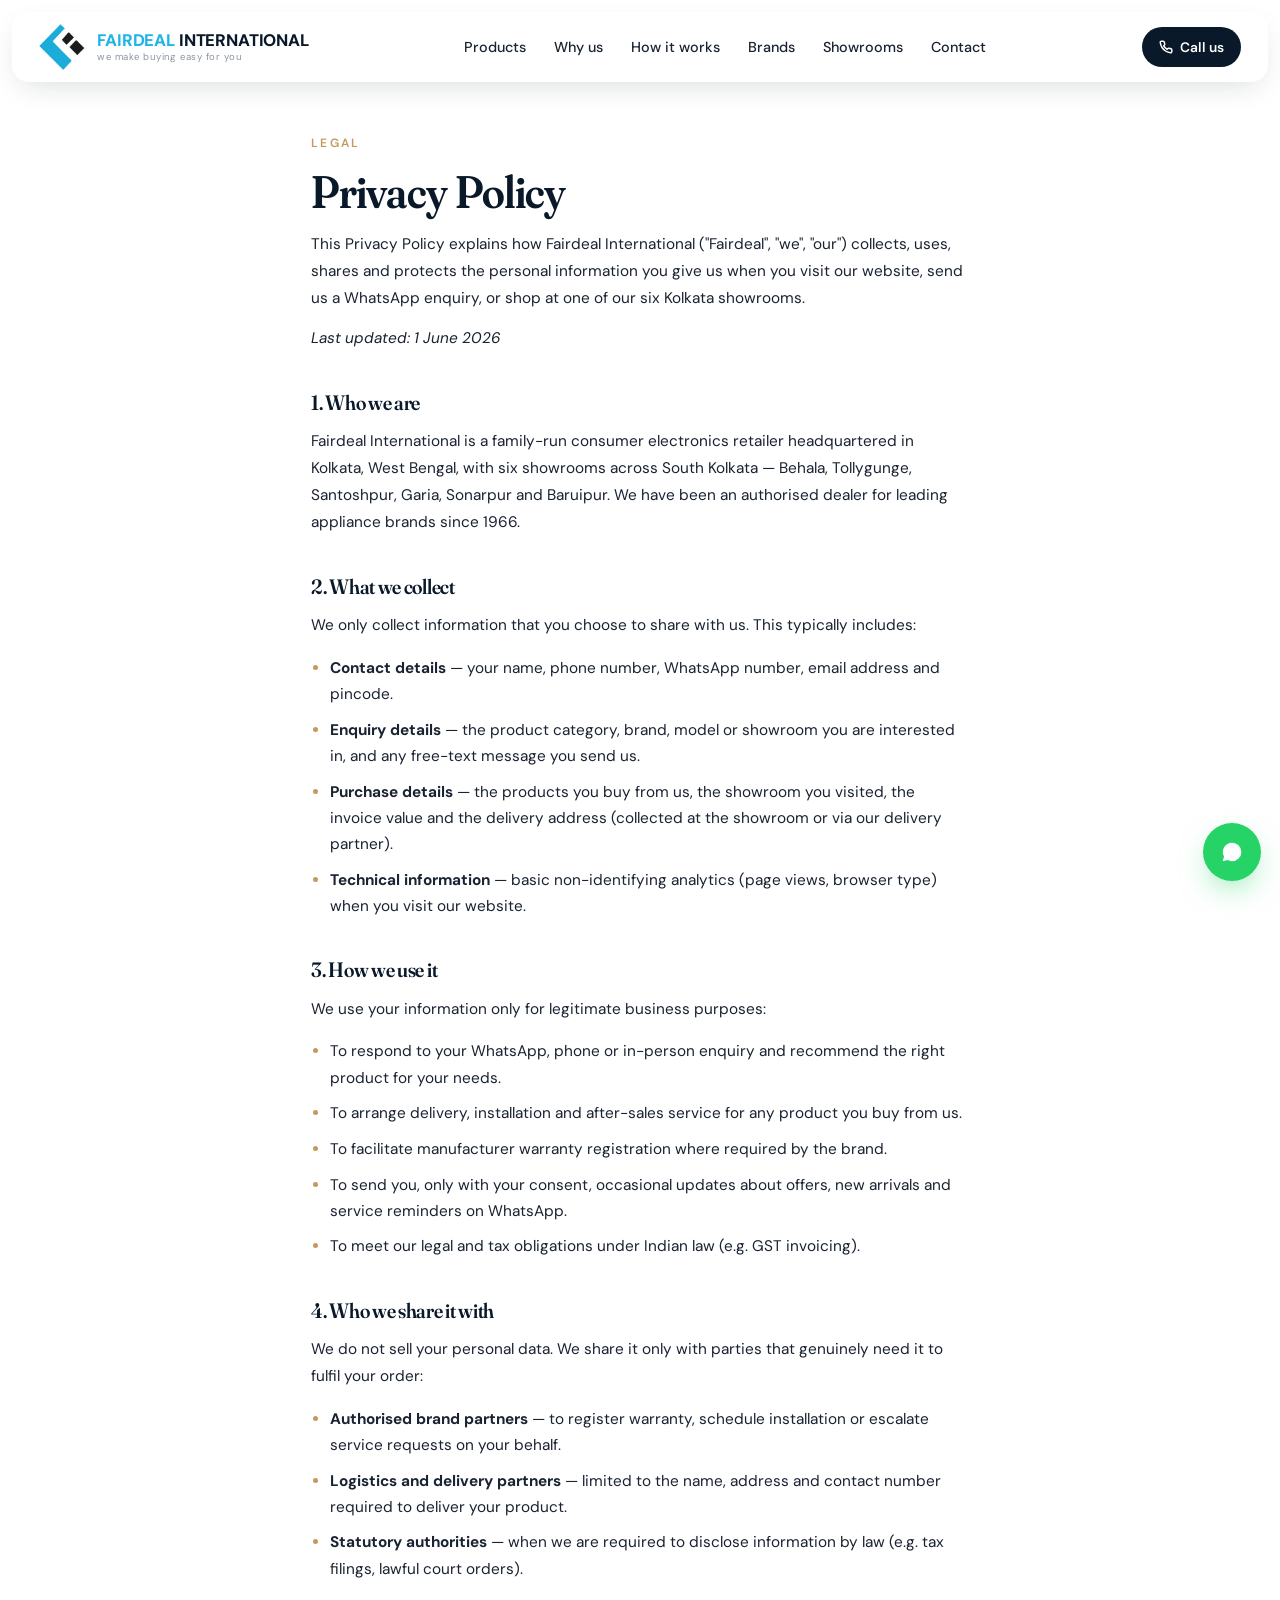
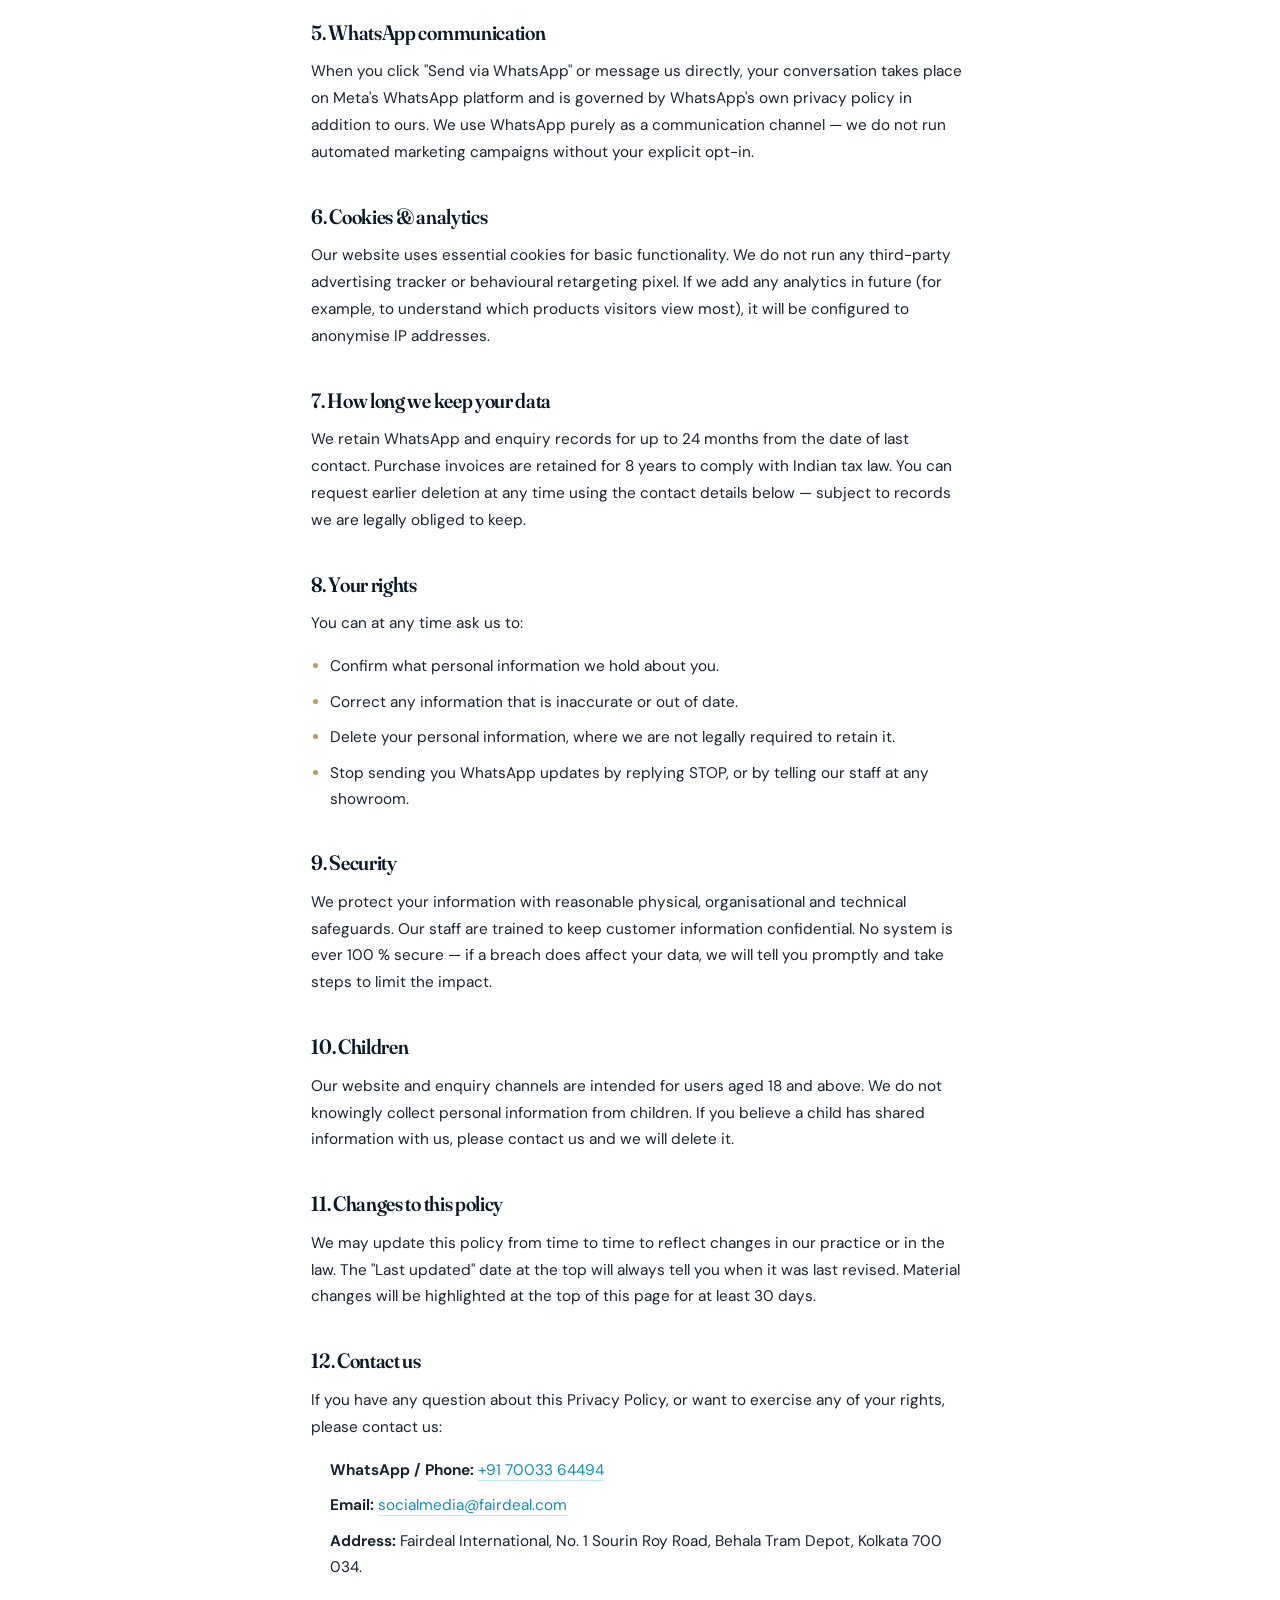
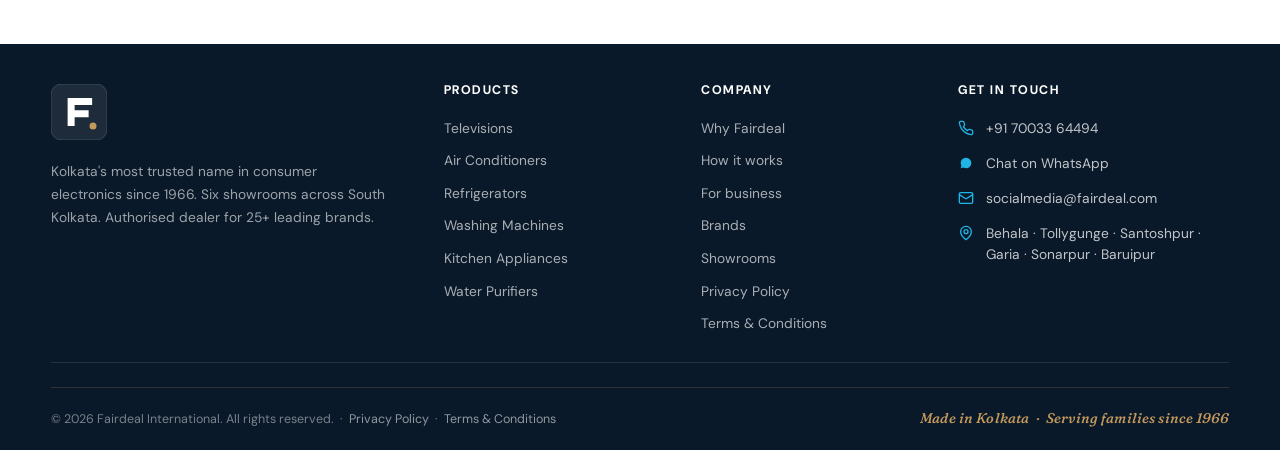
==== privacy-policy.html @ 350ebbed "chore: initial commit — add project files" ====
<!DOCTYPE html>
<html lang="en-IN">
<head>
<meta charset="UTF-8"/>
<meta name="viewport" content="width=device-width,initial-scale=1.0,viewport-fit=cover"/>
<title>Privacy Policy — Fairdeal International | Kolkata</title>
<meta name="description" content="How Fairdeal International collects, uses and protects the personal information you share with us through our website, WhatsApp enquiries and showroom visits."/>
<meta name="author" content="Fairdeal International"/>
<meta name="robots" content="index, follow"/>

<link rel="canonical" href="https://fairdealinternational.in/privacy-policy.html"/>

<meta name="theme-color" content="#1FB5E5" media="(prefers-color-scheme: light)"/>
<meta name="theme-color" content="#0A1929" media="(prefers-color-scheme: dark)"/>
<link rel="manifest" href="site.webmanifest"/>
<link rel="icon" href="assets/img/ui/favicon.svg" type="image/svg+xml"/>
<link rel="icon" href="assets/img/ui/logo.svg" sizes="any"/>
<link rel="apple-touch-icon" href="assets/img/ui/apple-touch-icon.png"/>

<meta property="og:type" content="article"/>
<meta property="og:site_name" content="Fairdeal International"/>
<meta property="og:title" content="Privacy Policy — Fairdeal International"/>
<meta property="og:description" content="How Fairdeal International collects, uses and protects your personal information."/>
<meta property="og:locale" content="en_IN"/>
<meta property="og:url" content="https://fairdealinternational.in/privacy-policy.html"/>
<meta property="og:image" content="https://fairdealinternational.in/assets/img/ui/og-image.png"/>
<meta name="twitter:card" content="summary_large_image"/>
<meta name="twitter:title" content="Privacy Policy — Fairdeal International"/>
<meta name="twitter:description" content="How Fairdeal International collects, uses and protects your personal information."/>
<meta name="twitter:image" content="https://fairdealinternational.in/assets/img/ui/og-image.png"/>

<link rel="preconnect" href="https://fonts.googleapis.com">
<link rel="preconnect" href="https://fonts.gstatic.com" crossorigin>
<link href="https://fonts.googleapis.com/css2?family=Fraunces:opsz,wght,SOFT,WONK@9..144,300..900,0..100,0..1&family=DM+Sans:opsz,wght@9..40,400;9..40,500;9..40,600;9..40,700&display=swap" rel="stylesheet">

<link rel="stylesheet" href="assets/css/tokens.css">
<link rel="stylesheet" href="assets/css/base.css">
<link rel="stylesheet" href="assets/css/components.css">
<link rel="stylesheet" href="assets/css/sections.css">

<script type="application/ld+json">
{
  "@context": "https://schema.org",
  "@type": "BreadcrumbList",
  "itemListElement": [
    { "@type": "ListItem", "position": 1, "name": "Home", "item": "https://fairdealinternational.in/" },
    { "@type": "ListItem", "position": 2, "name": "Privacy Policy", "item": "https://fairdealinternational.in/privacy-policy.html" }
  ]
}
</script>
</head>
<body>

<!-- ========== NAV ========== -->
<nav class="nav" id="mainNav">
  <div class="container nav-inner">
    <a href="index.html" class="logo" aria-label="Fairdeal International home">
      <img class="logo-mark" src="assets/img/ui/logo-fairdeal.png" alt="Fairdeal" />
      <span class="logo-text-stack">
        <span><span class="logo-text-1">FAIRDEAL</span>&nbsp;<span class="logo-text-2">INTERNATIONAL</span></span>
        <span class="logo-tag">we make buying easy for you</span>
      </span>
    </a>
    <ul class="nav-links" id="navLinks">
      <li><a href="index.html#categories">Products</a></li>
      <li><a href="index.html#why">Why us</a></li>
      <li><a href="index.html#how">How it works</a></li>
      <li><a href="index.html#brands">Brands</a></li>
      <li><a href="index.html#locations">Showrooms</a></li>
      <li><a href="index.html#enquiry">Contact</a></li>
    </ul>
    <div class="nav-right">
      <a href="tel:+917003364494" class="nav-cta">
        <svg width="14" height="14" viewBox="0 0 24 24" fill="none" stroke="currentColor" stroke-width="2.5" stroke-linecap="round" stroke-linejoin="round"><path d="M22 16.92v3a2 2 0 0 1-2.18 2 19.79 19.79 0 0 1-8.63-3.07 19.5 19.5 0 0 1-6-6 19.79 19.79 0 0 1-3.07-8.67A2 2 0 0 1 4.11 2h3a2 2 0 0 1 2 1.72c.127.96.361 1.903.7 2.81a2 2 0 0 1-.45 2.11L8.09 9.91a16 16 0 0 0 6 6l1.27-1.27a2 2 0 0 1 2.11-.45c.907.339 1.85.573 2.81.7A2 2 0 0 1 22 16.92z"/></svg>
        Call us
      </a>
      <button class="menu-toggle" id="menuToggle" aria-label="Toggle menu"><span></span><span></span><span></span></button>
    </div>
  </div>
</nav>

<!-- ========== POLICY ========== -->
<section class="section policy">
  <div class="container policy-container">
    <span class="kicker" style="color:var(--gold);">Legal</span>
    <h1>Privacy Policy</h1>
    <p class="policy-lead">This Privacy Policy explains how Fairdeal International ("Fairdeal", "we", "our") collects, uses, shares and protects the personal information you give us when you visit our website, send us a WhatsApp enquiry, or shop at one of our six Kolkata showrooms.</p>
    <p class="policy-meta">Last updated: 1 June 2026</p>

    <h2>1. Who we are</h2>
    <p>Fairdeal International is a family-run consumer electronics retailer headquartered in Kolkata, West Bengal, with six showrooms across South Kolkata — Behala, Tollygunge, Santoshpur, Garia, Sonarpur and Baruipur. We have been an authorised dealer for leading appliance brands since 1966.</p>

    <h2>2. What we collect</h2>
    <p>We only collect information that you choose to share with us. This typically includes:</p>
    <ul>
      <li><strong>Contact details</strong> — your name, phone number, WhatsApp number, email address and pincode.</li>
      <li><strong>Enquiry details</strong> — the product category, brand, model or showroom you are interested in, and any free-text message you send us.</li>
      <li><strong>Purchase details</strong> — the products you buy from us, the showroom you visited, the invoice value and the delivery address (collected at the showroom or via our delivery partner).</li>
      <li><strong>Technical information</strong> — basic non-identifying analytics (page views, browser type) when you visit our website.</li>
    </ul>

    <h2>3. How we use it</h2>
    <p>We use your information only for legitimate business purposes:</p>
    <ul>
      <li>To respond to your WhatsApp, phone or in-person enquiry and recommend the right product for your needs.</li>
      <li>To arrange delivery, installation and after-sales service for any product you buy from us.</li>
      <li>To facilitate manufacturer warranty registration where required by the brand.</li>
      <li>To send you, only with your consent, occasional updates about offers, new arrivals and service reminders on WhatsApp.</li>
      <li>To meet our legal and tax obligations under Indian law (e.g. GST invoicing).</li>
    </ul>

    <h2>4. Who we share it with</h2>
    <p>We do not sell your personal data. We share it only with parties that genuinely need it to fulfil your order:</p>
    <ul>
      <li><strong>Authorised brand partners</strong> — to register warranty, schedule installation or escalate service requests on your behalf.</li>
      <li><strong>Logistics and delivery partners</strong> — limited to the name, address and contact number required to deliver your product.</li>
      <li><strong>Statutory authorities</strong> — when we are required to disclose information by law (e.g. tax filings, lawful court orders).</li>
    </ul>

    <h2>5. WhatsApp communication</h2>
    <p>When you click "Send via WhatsApp" or message us directly, your conversation takes place on Meta's WhatsApp platform and is governed by WhatsApp's own privacy policy in addition to ours. We use WhatsApp purely as a communication channel — we do not run automated marketing campaigns without your explicit opt-in.</p>

    <h2>6. Cookies &amp; analytics</h2>
    <p>Our website uses essential cookies for basic functionality. We do not run any third-party advertising tracker or behavioural retargeting pixel. If we add any analytics in future (for example, to understand which products visitors view most), it will be configured to anonymise IP addresses.</p>

    <h2>7. How long we keep your data</h2>
    <p>We retain WhatsApp and enquiry records for up to 24 months from the date of last contact. Purchase invoices are retained for 8 years to comply with Indian tax law. You can request earlier deletion at any time using the contact details below — subject to records we are legally obliged to keep.</p>

    <h2>8. Your rights</h2>
    <p>You can at any time ask us to:</p>
    <ul>
      <li>Confirm what personal information we hold about you.</li>
      <li>Correct any information that is inaccurate or out of date.</li>
      <li>Delete your personal information, where we are not legally required to retain it.</li>
      <li>Stop sending you WhatsApp updates by replying STOP, or by telling our staff at any showroom.</li>
    </ul>

    <h2>9. Security</h2>
    <p>We protect your information with reasonable physical, organisational and technical safeguards. Our staff are trained to keep customer information confidential. No system is ever 100 % secure — if a breach does affect your data, we will tell you promptly and take steps to limit the impact.</p>

    <h2>10. Children</h2>
    <p>Our website and enquiry channels are intended for users aged 18 and above. We do not knowingly collect personal information from children. If you believe a child has shared information with us, please contact us and we will delete it.</p>

    <h2>11. Changes to this policy</h2>
    <p>We may update this policy from time to time to reflect changes in our practice or in the law. The "Last updated" date at the top will always tell you when it was last revised. Material changes will be highlighted at the top of this page for at least 30 days.</p>

    <h2>12. Contact us</h2>
    <p>If you have any question about this Privacy Policy, or want to exercise any of your rights, please contact us:</p>
    <ul class="policy-contact">
      <li><strong>WhatsApp / Phone:</strong> <a href="https://wa.me/917003364494" target="_blank" rel="noopener">+91 70033 64494</a></li>
      <li><strong>Email:</strong> <a href="mailto:socialmedia@fairdeal.com">socialmedia@fairdeal.com</a></li>
      <li><strong>Address:</strong> Fairdeal International, No. 1 Sourin Roy Road, Behala Tram Depot, Kolkata 700 034.</li>
    </ul>
  </div>
</section>

<!-- ========== FOOTER ========== -->
<footer class="footer">
  <div class="container">
    <div class="footer-grid">
      <div>
        <a href="index.html" class="footer-logo"><img src="assets/img/ui/logo-white.svg" alt="Fairdeal International"/></a>
        <p class="footer-tag">Kolkata's most trusted name in consumer electronics since 1966. Six showrooms across South Kolkata. Authorised dealer for 25+ leading brands.</p>
      </div>
      <div>
        <h4>Products</h4>
        <ul><li><a href="index.html#categories">Televisions</a></li><li><a href="index.html#categories">Air Conditioners</a></li><li><a href="index.html#categories">Refrigerators</a></li><li><a href="index.html#categories">Washing Machines</a></li><li><a href="index.html#categories">Kitchen Appliances</a></li><li><a href="index.html#categories">Water Purifiers</a></li></ul>
      </div>
      <div>
        <h4>Company</h4>
        <ul><li><a href="index.html#why">Why Fairdeal</a></li><li><a href="index.html#how">How it works</a></li><li><a href="index.html#business">For business</a></li><li><a href="index.html#brands">Brands</a></li><li><a href="index.html#locations">Showrooms</a></li><li><a href="privacy-policy.html">Privacy Policy</a></li><li><a href="terms.html">Terms &amp; Conditions</a></li></ul>
      </div>
      <div>
        <h4>Get in touch</h4>
        <div class="footer-contact-item"><svg viewBox="0 0 24 24" fill="none" stroke="currentColor" stroke-width="2" stroke-linecap="round" stroke-linejoin="round"><path d="M22 16.92v3a2 2 0 0 1-2.18 2 19.79 19.79 0 0 1-8.63-3.07 19.5 19.5 0 0 1-6-6 19.79 19.79 0 0 1-3.07-8.67A2 2 0 0 1 4.11 2h3a2 2 0 0 1 2 1.72c.127.96.361 1.903.7 2.81a2 2 0 0 1-.45 2.11L8.09 9.91a16 16 0 0 0 6 6l1.27-1.27a2 2 0 0 1 2.11-.45c.907.339 1.85.573 2.81.7A2 2 0 0 1 22 16.92z"/></svg><a href="tel:+917003364494" style="color:rgba(255,255,255,0.75);">+91 70033 64494</a></div>
        <div class="footer-contact-item"><svg viewBox="0 0 24 24" fill="currentColor"><path d="M17.6 6.32A7.85 7.85 0 0 0 12.05 4a7.94 7.94 0 0 0-6.88 11.9L4 20l4.2-1.1a7.93 7.93 0 0 0 3.84 1h.01a7.95 7.95 0 0 0 7.95-7.94 7.9 7.9 0 0 0-2.4-5.64z"/></svg><a href="https://wa.me/917003364494" target="_blank" rel="noopener" style="color:rgba(255,255,255,0.75);">Chat on WhatsApp</a></div>
        <div class="footer-contact-item"><svg viewBox="0 0 24 24" fill="none" stroke="currentColor" stroke-width="2" stroke-linecap="round" stroke-linejoin="round"><rect width="20" height="16" x="2" y="4" rx="2"/><path d="m22 7-8.97 5.7a1.94 1.94 0 0 1-2.06 0L2 7"/></svg><a href="mailto:socialmedia@fairdeal.com" style="color:rgba(255,255,255,0.75);">socialmedia@fairdeal.com</a></div>
        <div class="footer-contact-item"><svg viewBox="0 0 24 24" fill="none" stroke="currentColor" stroke-width="2" stroke-linecap="round" stroke-linejoin="round"><path d="M20 10c0 6-8 12-8 12s-8-6-8-12a8 8 0 0 1 16 0z"/><circle cx="12" cy="10" r="3"/></svg><span>Behala · Tollygunge · Santoshpur · Garia · Sonarpur · Baruipur</span></div>
      </div>
    </div>
    <div class="footer-bottom">
      <div>&copy; <span id="year"></span> Fairdeal International. All rights reserved. &nbsp;&middot;&nbsp; <a href="privacy-policy.html">Privacy Policy</a> &nbsp;&middot;&nbsp; <a href="terms.html">Terms &amp; Conditions</a></div>
      <div class="footer-signoff">Made in Kolkata &nbsp;&middot;&nbsp; Serving families since 1966</div>
    </div>
  </div>
</footer>

<!-- WhatsApp FAB -->
<a class="fab" href="https://wa.me/917003364494?text=Hi%20Fairdeal" target="_blank" rel="noopener" aria-label="WhatsApp us">
  <svg viewBox="0 0 24 24" fill="currentColor"><path d="M17.6 6.32A7.85 7.85 0 0 0 12.05 4a7.94 7.94 0 0 0-6.88 11.9L4 20l4.2-1.1a7.93 7.93 0 0 0 3.84 1h.01a7.95 7.95 0 0 0 7.95-7.94 7.9 7.9 0 0 0-2.4-5.64z"/></svg>
</a>

<script type="module" src="assets/js/nav.js" defer></script>
</body>
</html>
---- assets/css/tokens.css ----
/* ============================================================
   FAIRDEAL — Design tokens
   Single source of truth for colour, type, space, motion, shadow.
   ============================================================ */
:root {
  /* ---- Brand colour ---- */
  --primary:        #1FB5E5;
  --primary-dark:   #0F8FB8;
  --primary-darker: #0A6E8E;
  --primary-tint:   #E8F7FC;
  --primary-tint-2: #F4FBFD;

  --ink:        #0A1929;
  --text:       #1A2332;
  --text-muted: #5B6478;
  --text-soft:  #8B95A1;

  --bg:     #FFFFFF;
  --warm:   #FAF7F2;
  --warm-2: #F5F1EA;

  --border:      #E5E9F0;
  --border-soft: #F0F2F5;

  --gold: #C49A5C;

  /* External brand colours (keep distinct from --primary) */
  --whatsapp:       #25D366;
  --whatsapp-hover: #1FA755;
  --star:           #F59E0B;
  --google-blue:    #4285F4;

  /* ---- Type ---- */
  --font-display: 'Fraunces', Georgia, serif;
  --font-body:    'DM Sans', system-ui, -apple-system, sans-serif;

  --t-display: clamp(2.5rem, 1.5rem + 4vw, 5rem);
  --t-h1:      clamp(2rem, 1.3rem + 2.6vw, 3.5rem);
  --t-h2:      clamp(1.5rem, 1.1rem + 1.6vw, 2.4rem);
  --t-h3:      1.25rem;
  --t-body:    1rem;
  --t-small:   0.875rem;

  /* ---- Space (4 px base) ---- */
  --s-1:  0.25rem;
  --s-2:  0.5rem;
  --s-3:  0.75rem;
  --s-4:  1rem;
  --s-6:  1.5rem;
  --s-8:  2rem;
  --s-12: 3rem;
  --s-16: 4rem;
  --s-24: 6rem;

  /* ---- Layout ---- */
  --max-w:     1600px;
  --pad-x:     clamp(1.25rem, 4vw, 3.5rem);
  --radius:    12px;
  --radius-lg: 18px;

  /* ---- Motion ---- */
  --ease-out-soft:   cubic-bezier(0.22, 1, 0.36, 1);
  --ease-out-spring: cubic-bezier(0.34, 1.56, 0.64, 1);
  --t-fast: 180ms;
  --t-base: 320ms;
  --t-slow: 600ms;

  /* ---- Shadow ---- */
  --shadow-1: 0 1px 2px rgba(10,25,41,0.04), 0 2px 6px rgba(10,25,41,0.06);
  --shadow-2: 0 4px 12px rgba(10,25,41,0.08), 0 12px 28px -8px rgba(10,25,41,0.12);
  --shadow-3: 0 12px 28px -16px rgba(10,25,41,0.2), 0 24px 48px -20px rgba(10,25,41,0.18);
  --shadow-cyan: 0 12px 28px -12px rgba(31,181,229,0.45);
  --shadow-gold: 0 12px 28px -12px rgba(196,154,92,0.35);
}
---- assets/css/base.css ----
/* ============================================================
   FAIRDEAL — Base (reset, typography, layout primitives)
   ============================================================ */
*, *::before, *::after { box-sizing: border-box; margin: 0; padding: 0; }
html {
  scroll-behavior: smooth;
  scroll-padding-top: 5.5rem;
  -webkit-text-size-adjust: 100%;
  overflow-x: hidden;
}
body {
  font-family: var(--font-body);
  font-size: var(--t-body);
  line-height: 1.55;
  color: var(--text);
  background: var(--bg);
  -webkit-font-smoothing: antialiased;
  -moz-osx-font-smoothing: grayscale;
}
img, svg, video, iframe { max-width: 100%; }
img { max-width: 100%; display: block; }
a { color: inherit; text-decoration: none; }
button { font-family: inherit; cursor: pointer; border: none; background: none; }

/* Typography */
h1, h2, h3, h4 {
  font-family: var(--font-display);
  color: var(--ink);
  line-height: 1.1;
  letter-spacing: -0.015em;
  font-variation-settings: "opsz" 144, "SOFT" 30, "WONK" 0;
}
h1 { font-weight: 600; }
h2 { font-weight: 600; font-size: clamp(1.85rem, 4vw, 2.85rem); }
h3 { font-weight: 600; font-size: clamp(1.1rem, 2vw, 1.3rem); }
p  { color: var(--text); }

.kicker {
  font-size: 0.75rem;
  font-weight: 600;
  letter-spacing: 0.18em;
  text-transform: uppercase;
  color: var(--primary-dark);
}

/* Layout primitives */
.container {
  max-width: var(--max-w);
  margin-inline: auto;
  padding-inline: var(--pad-x);
}
.section       { padding-block: clamp(2.5rem, 5vw, 4.5rem); }
.section-tight { padding-block: clamp(2rem, 4vw, 3.5rem); }

.section-head { max-width: 720px; margin-bottom: clamp(1.5rem, 3vw, 2.5rem); }
.section-head h2 { margin-top: var(--s-3); }
.section-head p  { font-size: 1.05rem; color: var(--text-muted); margin-top: var(--s-4); line-height: 1.65; }
.section-head-center { text-align: center; margin-inline: auto; }

/* Reveal — extended by motion.js in Pass 9 */
.reveal       { opacity: 0; transform: translateY(24px); transition: opacity var(--t-slow) var(--ease-out-soft), transform var(--t-slow) var(--ease-out-soft); }
.reveal.visible { opacity: 1; transform: translateY(0); }

@keyframes rise { from { opacity: 0; transform: translateY(20px); } to { opacity: 1; transform: translateY(0); } }

/* Respect users who'd rather not see motion */
@media (prefers-reduced-motion: reduce) {
  *, *::before, *::after {
    animation-duration: 0.01ms !important;
    animation-iteration-count: 1 !important;
    transition-duration: 0.01ms !important;
    scroll-behavior: auto !important;
  }
}
---- assets/css/components.css ----
/* ============================================================
   FAIRDEAL — Components (reusable across sections)
   ============================================================ */

/* ---- Buttons ---- */
.btn {
  display: inline-flex; align-items: center; gap: var(--s-2);
  padding: 0.9rem 1.5rem;
  border-radius: 999px;
  font-weight: 600; font-size: 0.92rem;
  transition: background var(--t-base), color var(--t-base),
              transform var(--t-base), box-shadow var(--t-base);
  white-space: nowrap;
}
.btn-primary { background: var(--ink); color: white; }
.btn-primary:hover { background: var(--primary-dark); transform: translateY(-2px); box-shadow: var(--shadow-cyan); }
.btn-secondary { background: white; color: var(--ink); border: 1.5px solid var(--ink); }
.btn-secondary:hover { background: var(--ink); color: white; }
.btn-whatsapp { background: var(--whatsapp); color: white; }
.btn-whatsapp:hover { background: var(--whatsapp-hover); transform: translateY(-2px); }

/* ---- Badge / pill ---- */
.hero-badge {
  display: inline-flex; align-items: center; gap: var(--s-2);
  background: var(--primary-tint);
  border: 1px solid rgba(31,181,229,0.3);
  border-radius: 999px;
  padding: 0.35rem 0.9rem;
  font-size: 0.78rem; font-weight: 600;
  color: var(--primary-darker);
  letter-spacing: 0.06em;
  margin-bottom: 1.25rem;
}
.hero-badge-dot {
  width: 6px; height: 6px; border-radius: 50%;
  background: var(--primary);
  animation: pulse 2s infinite;
}
.gold-year {
  font-family: var(--font-display);
  font-style: italic;
  font-weight: 600;
  color: var(--gold);
  font-variation-settings: "opsz" 14, "SOFT" 60, "WONK" 1;
  letter-spacing: 0;
  margin: 0 0.05em;
}
@keyframes pulse {
  0%, 100% { opacity: 1; transform: scale(1); }
  50%      { opacity: 0.5; transform: scale(1.3); }
}

/* ---- Form ---- */
.form-row { display: grid; grid-template-columns: 1fr 1fr; gap: var(--s-4); }
.form-group { margin-bottom: 1.1rem; }
.form-group label {
  display: block;
  font-size: 0.83rem; font-weight: 600;
  color: var(--ink);
  margin-bottom: 0.45rem;
}
.form-group input,
.form-group select,
.form-group textarea {
  width: 100%;
  padding: 0.7rem 0.95rem;
  border: 1.5px solid var(--border);
  border-radius: 8px;
  font-family: var(--font-body);
  font-size: 0.9rem;
  color: var(--text);
  background: var(--bg);
  transition: border-color var(--t-fast), box-shadow var(--t-fast);
  outline: none;
}
.form-group input:focus,
.form-group select:focus,
.form-group textarea:focus {
  border-color: var(--primary);
  box-shadow: 0 0 0 3px rgba(31,181,229,0.12);
}
.form-group textarea { resize: vertical; min-height: 90px; }
.form-check {
  display: flex; align-items: flex-start; gap: 0.7rem;
  margin-bottom: 1.4rem;
  font-size: 0.83rem; color: var(--text-muted); line-height: 1.5;
}
.form-check input[type=checkbox] {
  margin-top: 2px; width: 15px; height: 15px;
  accent-color: var(--primary);
  flex-shrink: 0;
}
.form-submit {
  width: 100%;
  padding: 0.95rem;
  background: var(--whatsapp); color: white;
  border-radius: 999px;
  font-family: var(--font-body);
  font-size: 0.97rem; font-weight: 700;
  cursor: pointer;
  display: flex; align-items: center; justify-content: center; gap: 0.55rem;
  transition: background var(--t-fast), transform var(--t-fast);
  border: none;
}
.form-submit:hover { background: var(--whatsapp-hover); transform: translateY(-1px); }

/* ---- Contact cards (used in enquiry sidebar) ---- */
.contact-cards { display: grid; gap: 0.9rem; }
.contact-card {
  display: flex; align-items: center; gap: var(--s-4);
  background: rgba(255,255,255,0.12);
  border-radius: var(--radius);
  padding: 1.1rem 1.25rem;
  border: 1px solid rgba(255,255,255,0.2);
}
.contact-icon {
  width: 42px; height: 42px;
  border-radius: 11px;
  background: rgba(255,255,255,0.18);
  display: grid; place-items: center;
  color: white;
  flex-shrink: 0;
}
.contact-icon svg { width: 19px; height: 19px; }
.contact-label {
  font-size: 0.72rem; font-weight: 600;
  color: rgba(255,255,255,0.65);
  text-transform: uppercase;
  letter-spacing: 0.08em;
}
.contact-value { font-size: 0.92rem; font-weight: 600; color: white; margin-top: 1px; }
.contact-value a { color: white; }
.contact-value a:hover { color: rgba(255,255,255,0.75); }

/* ---- FAB (floating WhatsApp) ---- */
.fab {
  position: fixed; right: 1.2rem; bottom: 1.2rem;
  width: 58px; height: 58px;
  border-radius: 50%;
  background: var(--whatsapp); color: white;
  display: grid; place-items: center;
  box-shadow: 0 12px 30px -8px rgba(37,211,102,0.55);
  z-index: 50;
  transition: transform var(--t-base);
}
.fab:hover { transform: scale(1.08); }
.fab svg { width: 28px; height: 28px; }
/* One-shot attention pulse on page load — runs twice then stops. */
.fab::after {
  content: "";
  position: absolute; inset: 0;
  border-radius: inherit;
  box-shadow: 0 0 0 0 rgba(37,211,102,0.55);
  animation: fab-pulse 1.8s ease-out 1.5s 2 both;
  pointer-events: none;
}
@keyframes fab-pulse {
  0%   { box-shadow: 0 0 0 0 rgba(37,211,102,0.55); }
  70%  { box-shadow: 0 0 0 18px rgba(37,211,102,0); }
  100% { box-shadow: 0 0 0 0 rgba(37,211,102,0); }
}
@media (prefers-reduced-motion: reduce) {
  .fab::after { animation: none; }
}
---- assets/css/sections.css ----
/* ============================================================
   FAIRDEAL — Sections
   One block per page section, in markup order.
   ============================================================ */

/* ---- NAV ---- */
.nav {
  position: sticky;
  top: 0.75rem;
  z-index: 100;
  width: calc(100% - 1.5rem);
  max-width: 1480px;
  margin: 0.75rem auto 0;
  background: rgba(255,255,255,0.85);
  backdrop-filter: saturate(180%) blur(14px);
  -webkit-backdrop-filter: saturate(180%) blur(14px);
  border: 1px solid rgba(255,255,255,0.55);
  border-radius: 18px;
  box-shadow: 0 10px 30px -10px rgba(10,25,41,0.18);
  transition: background var(--t-base), border-color var(--t-base),
              box-shadow var(--t-base), backdrop-filter var(--t-base);
}
.nav.scrolled {
  background: rgba(255,255,255,0.95);
  backdrop-filter: saturate(180%) blur(20px);
  -webkit-backdrop-filter: saturate(180%) blur(20px);
  border-color: rgba(229,233,240,0.9);
  box-shadow: 0 14px 36px -10px rgba(10,25,41,0.22);
}
.nav .nav-inner {
  display: flex; align-items: center; justify-content: space-between;
  gap: var(--s-6);
  padding-block: 0.7rem;
  padding-inline: clamp(1rem, 2vw, 1.75rem);
  max-width: none;
}
.logo { display: flex; align-items: center; gap: var(--s-3); flex-shrink: 0; }
.logo-mark { height: 46px; width: auto; object-fit: contain; }
.logo-text-stack { display: flex; flex-direction: column; gap: 1px; line-height: 1; }
.logo-text-1 { font-family: var(--font-body); font-size: 1.05rem; font-weight: 800; color: var(--primary); letter-spacing: -0.01em; }
.logo-text-2 { font-family: var(--font-body); font-size: 1.05rem; font-weight: 800; color: var(--ink); letter-spacing: -0.01em; }
.logo-tag    { font-size: 0.6rem; color: var(--text-soft); letter-spacing: 0.05em; text-transform: lowercase; margin-top: 2px; }
.nav-links {
  display: flex; gap: 1.75rem;
  list-style: none;
  font-size: 0.9rem; font-weight: 500;
  color: var(--text);
}
.nav-links a { position: relative; padding: 0.3rem 0; transition: color var(--t-fast); }
.nav-links a:hover { color: var(--primary-dark); }
.nav-links a::after {
  content: "";
  position: absolute; bottom: -2px; left: 0;
  width: 100%; height: 2px;
  background: var(--primary);
  transform: scaleX(0); transform-origin: right;
  transition: transform var(--t-base);
}
.nav-links a:hover::after { transform: scaleX(1); transform-origin: left; }
.nav-right { display: flex; align-items: center; gap: var(--s-3); }
.nav-cta {
  display: inline-flex; align-items: center; gap: 0.4rem;
  padding: 0.6rem 1.1rem;
  background: var(--ink); color: white;
  border-radius: 999px;
  font-weight: 600; font-size: 0.86rem;
  transition: background var(--t-fast), transform var(--t-fast);
  white-space: nowrap;
}
.nav-cta:hover { background: var(--primary-dark); transform: translateY(-1px); }
.menu-toggle { display: none; padding: 8px; flex-direction: column; gap: 5px; z-index: 101; }
.menu-toggle span {
  display: block; width: 24px; height: 2px;
  background: var(--ink); border-radius: 2px;
  transition: all var(--t-base); transform-origin: center;
}
.menu-toggle.open span:nth-child(1) { transform: translateY(7px) rotate(45deg); }
.menu-toggle.open span:nth-child(2) { opacity: 0; transform: scaleX(0); }
.menu-toggle.open span:nth-child(3) { transform: translateY(-7px) rotate(-45deg); }
.mobile-call-btn {
  display: none; align-items: center; gap: 0.45rem;
  background: var(--primary); color: white;
  border-radius: 999px;
  padding: 0.55rem 1rem;
  font-weight: 700; font-size: 0.88rem;
  box-shadow: 0 6px 20px -6px rgba(31,181,229,0.6);
  transition: background var(--t-fast);
}
.mobile-call-btn:hover { background: var(--primary-dark); }

@media (max-width: 960px) {
  .nav-links {
    position: absolute; top: calc(100% + 0.5rem); left: 0; right: 0;
    flex-direction: column;
    background: rgba(255,255,255,0.97);
    backdrop-filter: saturate(180%) blur(14px);
    -webkit-backdrop-filter: saturate(180%) blur(14px);
    padding: 1.25rem 1.5rem 1.5rem;
    border: 1px solid rgba(229,233,240,0.85);
    border-radius: 18px;
    box-shadow: 0 20px 40px -10px rgba(10,25,41,0.18);
    transform: translateY(-110%); opacity: 0;
    transition: transform 0.35s cubic-bezier(0.4,0,0.2,1), opacity var(--t-base);
    gap: 1.1rem;
    z-index: 99;
    max-height: calc(100vh - 100% - 1.5rem);
    overflow-y: auto;
  }
  .nav-links.open { transform: translateY(0); opacity: 1; }
  .menu-toggle    { display: flex; }
  .nav-cta        { display: none; }
  .mobile-call-btn{ display: flex; }
  .logo-text-stack{ display: none; }
}
@media (max-width: 380px) {
  .logo-mark { height: 38px; }
  .mobile-call-btn { padding: 0.5rem 0.75rem; font-size: 0.78rem; gap: 0.35rem; }
  .nav-inner { gap: 0.6rem; }
}

/* ---- HERO ---- */
.hero {
  position: relative;
  padding-top: clamp(2rem, 4vw, 3.5rem);
  padding-bottom: clamp(2rem, 4vw, 3.5rem);
  overflow: hidden;
  background:
    radial-gradient(ellipse 80% 50% at 100% 0%, rgba(31,181,229,0.08), transparent 60%),
    radial-gradient(ellipse 60% 40% at 0% 100%, rgba(196,154,92,0.06), transparent 60%),
    var(--bg);
}
.hero-grid {
  display: grid;
  grid-template-columns: 1.15fr 1fr;
  gap: clamp(2rem, 5vw, 4rem);
  align-items: center;
}
.hero-content { max-width: 620px; }
.hero h1 {
  font-size: clamp(2.3rem, 5.5vw, 4rem);
  font-weight: 600;
  font-variation-settings: "opsz" 144, "SOFT" 50, "WONK" 0;
  margin-bottom: 1.4rem;
  line-height: 1.08;
}
.hero h1 em {
  font-style: italic;
  color: var(--primary);
  font-weight: 500;
  font-variation-settings: "opsz" 144, "SOFT" 80, "WONK" 1;
}
.hero-tag {
  font-size: clamp(1rem, 1.8vw, 1.15rem);
  color: var(--text-muted);
  margin-bottom: 2rem;
  max-width: 540px;
  line-height: 1.6;
}
.hero-ctas { display: flex; flex-wrap: wrap; gap: 0.85rem; margin-bottom: 2.5rem; }
.hero-meta {
  display: flex; gap: 2rem; flex-wrap: wrap;
  padding-top: 2rem;
  border-top: 1px solid var(--border);
  position: relative;
}
/* Hairline gold accent under the divider — only spans the first ~120px to feel like a deliberate flourish. */
.hero-meta::before {
  content: "";
  position: absolute;
  top: -1px; left: 0;
  width: 120px; height: 2px;
  background: linear-gradient(90deg, var(--gold) 0%, transparent 100%);
}
.hero-meta-item .num {
  font-family: var(--font-display);
  font-size: 1.7rem; font-weight: 600;
  color: var(--ink); line-height: 1;
  display: block;
  letter-spacing: -0.02em;
  font-variation-settings: "opsz" 144, "SOFT" 80;
}
.hero-meta-item .num span { color: var(--primary); }
.hero-meta-item .lbl { font-size: 0.78rem; color: var(--text-muted); margin-top: 0.35rem; line-height: 1.3; }

/* Hero slider */
.hero-visual {
  position: relative;
  border-radius: var(--radius-lg);
  overflow: hidden;
  box-shadow: 0 30px 80px -20px rgba(10,25,41,0.22);
  aspect-ratio: 4 / 3.2;
  background: var(--ink);
}
.hero-slide { position: absolute; inset: 0; opacity: 0; transition: opacity 0.9s ease; pointer-events: none; }
.hero-slide.active { opacity: 1; pointer-events: auto; }
.hero-slide img {
  width: 100%; height: 100%; object-fit: cover; display: block;
  will-change: transform;
  transform: scale(1.08);
}
.hero-slide.active img { animation: ken-burns 8s var(--ease-out-soft) both; }
@keyframes ken-burns {
  from { transform: scale(1.08) translate(-1%, -1%); }
  to   { transform: scale(1.00) translate( 0%,  0%); }
}
@media (prefers-reduced-motion: reduce) {
  .hero-slide.active img { animation: none; transform: scale(1); }
}

.hero-progress {
  position: absolute; top: 0; left: 0;
  height: 3px; width: 0;
  background: var(--gold);
  z-index: 11;
  pointer-events: none;
  box-shadow: 0 0 12px rgba(196,154,92,0.5);
}
.hero-progress.run { transition: width 4s linear; width: 100%; }
.hero-visual:hover .hero-progress { transition: none; }
.hero-slide-overlay {
  position: absolute; inset: 0;
  background: linear-gradient(to top, rgba(10,25,41,0.82) 0%, rgba(10,25,41,0.15) 50%, transparent 100%);
}
.hero-slide-caption { position: absolute; bottom: 3.5rem; left: 1.75rem; right: 1.75rem; z-index: 2; }
.hero-slide-caption-label {
  font-size: 0.72rem; font-weight: 700;
  letter-spacing: 0.15em; text-transform: uppercase;
  color: var(--primary);
  margin-bottom: 0.35rem;
}
.hero-slide-caption-title {
  font-family: var(--font-display);
  font-size: clamp(1.4rem, 3vw, 1.85rem);
  font-weight: 600;
  color: white;
  line-height: 1.2;
  font-variation-settings: "opsz" 144, "SOFT" 60;
}
.hero-visual-since {
  position: absolute; top: 1.25rem; left: 1.25rem;
  z-index: 10;
  background: rgba(255,255,255,0.96);
  border-radius: 999px;
  padding: 0.32rem 0.85rem;
  font-size: 0.75rem; font-weight: 700;
  color: var(--ink);
  letter-spacing: 0.08em; text-transform: uppercase;
  box-shadow: 0 4px 12px rgba(0,0,0,0.12);
}
.hero-visual-since span { color: var(--primary-dark); }
.slider-dots { position: absolute; bottom: 1.25rem; left: 50%; transform: translateX(-50%); display: flex; gap: 6px; z-index: 10; }
.slider-dot  {
  width: 7px; height: 7px; border-radius: 50%;
  background: rgba(255,255,255,0.45);
  border: none; cursor: pointer;
  transition: all var(--t-base);
  padding: 0;
}
.slider-dot.active { background: white; transform: scale(1.3); }
.slider-dot:hover  { background: rgba(255,255,255,0.75); }

@media (max-width: 900px) {
  .hero-grid { grid-template-columns: 1fr; gap: 2.5rem; }
  .hero-visual { max-width: 480px; margin: 0 auto; width: 100%; aspect-ratio: 4 / 3; }
}
@media (max-width: 480px) {
  .hero { padding-top: 2rem; padding-bottom: 2.5rem; }
  .hero-meta { gap: 1rem 1.25rem; padding-top: 1.5rem; }
  .hero-meta-item { flex: 1 1 calc(50% - 0.625rem); }
  .hero-meta-item .num { font-size: 1.45rem; }
  .hero-meta-item .lbl { font-size: 0.72rem; }
  .hero-ctas .btn { flex: 1 1 auto; justify-content: center; }
  .hero-slide-caption { bottom: 2.25rem; left: 1.1rem; right: 1.1rem; }
  .hero-visual-since { padding: 0.28rem 0.7rem; font-size: 0.68rem; }
}
@media (max-width: 360px) {
  .hero-meta-item .num { font-size: 1.3rem; }
  .hero-ctas { gap: 0.6rem; }
  .hero-ctas .btn { padding: 0.8rem 1.1rem; font-size: 0.86rem; }
}

/* Entry animation */
.hero h1, .hero-tag, .hero-ctas, .hero-meta { animation: rise 0.7s ease-out backwards; }
.hero-tag    { animation-delay: 0.1s; }
.hero-ctas   { animation-delay: 0.2s; }
.hero-meta   { animation-delay: 0.3s; }
.hero-visual { animation: rise 0.9s ease-out 0.15s backwards; }

/* ---- TRUST STRIP ---- */
.trust { background: var(--ink); color: white; padding-block: 1.75rem; }
.trust-grid { display: grid; grid-template-columns: repeat(4, 1fr); gap: 1.5rem; text-align: center; }
.trust-num {
  font-family: var(--font-display);
  font-size: clamp(1.6rem, 3.5vw, 2.5rem);
  font-weight: 600;
  color: white; line-height: 1;
  letter-spacing: -0.02em;
  font-variation-settings: "opsz" 144, "SOFT" 80;
}
.trust-num span { color: var(--primary); }
.trust-lbl { font-size: 0.82rem; color: rgba(255,255,255,0.65); margin-top: 0.55rem; letter-spacing: 0.02em; line-height: 1.4; }
@media (max-width: 700px) { .trust-grid { grid-template-columns: repeat(2,1fr); gap: 2rem; } }
@media (max-width: 380px) {
  .trust { padding-block: 2rem; }
  .trust-grid { gap: 1.5rem 1rem; }
  .trust-num { font-size: 1.5rem; }
  .trust-lbl { font-size: 0.72rem; }
}

/* ---- CATEGORIES ---- */
.categories { background: var(--warm); }
.cat-grid {
  display: grid;
  grid-template-columns: repeat(3, 1fr);
  gap: 1.25rem;
}
.cat-card {
  background: white;
  border-radius: var(--radius);
  overflow: hidden;
  border: 1px solid var(--border-soft);
  transition: transform var(--t-base) var(--ease-out-spring),
              box-shadow var(--t-base),
              border-color var(--t-fast);
}
.cat-card:hover {
  transform: translateY(-6px) scale(1.015);
  box-shadow: 0 24px 48px -16px rgba(10,25,41,0.18);
  border-color: var(--primary);
}
.cat-img-wrap { position: relative; aspect-ratio: 16 / 10; overflow: hidden; background: var(--primary-tint); }
.cat-img-wrap img { width: 100%; height: 100%; object-fit: cover; transition: transform 0.5s ease; }
.cat-card:hover .cat-img-wrap img { transform: scale(1.07); }
.cat-overlay {
  position: absolute; inset: 0;
  background: linear-gradient(to top, rgba(10,25,41,0.3) 0%, transparent 55%);
  transition: opacity var(--t-base);
}
.cat-card:hover .cat-overlay { opacity: 0.55; }
.cat-body { padding: 1.1rem 1.25rem 1.35rem; }
.cat-body h3 { font-size: 1rem; margin-bottom: 0.35rem; transition: color var(--t-fast); }
.cat-card:hover .cat-body h3 { color: var(--primary-dark); }
.cat-body p  { font-size: 0.82rem; color: var(--text-muted); line-height: 1.5; }

@media (max-width: 900px) { .cat-grid { grid-template-columns: repeat(2,1fr); } }
@media (max-width: 480px) { .cat-grid { grid-template-columns: 1fr; } }

/* ---- WHY US ---- */
.why-grid {
  display: grid; grid-template-columns: repeat(3, 1fr); gap: 1.75rem;
  counter-reset: why;
}
.why-card {
  position: relative;
  background: white;
  border: 1px solid var(--border-soft);
  border-radius: var(--radius);
  padding: 1.75rem;
  transition: border-color var(--t-fast), box-shadow var(--t-fast), transform var(--t-fast);
  counter-increment: why;
}
.why-card::before {
  content: counter(why, decimal-leading-zero);
  position: absolute;
  top: 1.1rem; right: 1.5rem;
  font-family: var(--font-display);
  font-style: italic;
  font-weight: 500;
  font-size: 1.25rem;
  color: var(--gold);
  opacity: 0.7;
  font-variation-settings: "opsz" 144, "SOFT" 60, "WONK" 1;
  letter-spacing: 0.02em;
  transition: opacity var(--t-fast);
}
.why-card:hover::before { opacity: 1; }
.why-card:hover {
  border-color: var(--primary);
  box-shadow: 0 16px 40px -16px rgba(31,181,229,0.2);
  transform: translateY(-2px);
}
.why-icon {
  width: 52px; height: 52px;
  border-radius: 14px;
  background: var(--primary-tint);
  display: grid; place-items: center;
  color: var(--primary-dark);
  margin-bottom: 1.25rem;
  transition: background var(--t-fast), color var(--t-fast);
  font-size: 1.55rem; font-weight: 800;
  font-family: var(--font-body);
}
.why-icon svg { width: 26px; height: 26px; }
.why-card:hover .why-icon { background: var(--primary); color: white; }
.why-card h3 { font-size: 1.08rem; margin-bottom: 0.6rem; }
.why-card p  { font-size: 0.9rem; color: var(--text-muted); line-height: 1.65; }

@media (max-width: 900px) { .why-grid { grid-template-columns: repeat(2,1fr); gap: 1.25rem; } }
@media (max-width: 600px) { .why-grid { grid-template-columns: 1fr; } }

/* ---- HOW IT WORKS ---- */
.how-it-works { background: var(--warm); }
.steps-grid {
  display: grid;
  grid-template-columns: repeat(5, 1fr);
  gap: 0;
  position: relative;
  margin-top: 1.75rem;
}
.steps-grid::before {
  content: "";
  position: absolute; top: 27px;
  left: calc(10% + 27px); right: calc(10% + 27px);
  height: 2px;
  background: linear-gradient(90deg, var(--primary), rgba(31,181,229,0.3));
  z-index: 0;
}
.step { display: flex; flex-direction: column; align-items: center; text-align: center; padding: 0 0.5rem; position: relative; z-index: 1; }
.step-num {
  width: 54px; height: 54px;
  border-radius: 50%;
  background: var(--primary); color: white;
  font-family: var(--font-display);
  font-size: 1.25rem; font-weight: 700;
  display: grid; place-items: center;
  margin-bottom: 1.25rem;
  box-shadow: 0 8px 24px -8px rgba(31,181,229,0.5);
  border: 3px solid white;
  transition: transform var(--t-base), box-shadow var(--t-base);
}
.step:hover .step-num { transform: scale(1.1); box-shadow: 0 12px 30px -8px rgba(31,181,229,0.65); }
.step h4 {
  font-family: var(--font-display);
  font-size: 0.95rem; font-weight: 600;
  color: var(--ink);
  margin-bottom: 0.4rem; line-height: 1.25;
  font-variation-settings: "opsz" 144, "SOFT" 30;
}
.step p  { font-size: 0.92rem; color: var(--text-muted); line-height: 1.55; }

@media (max-width: 900px) {
  .steps-grid { grid-template-columns: 1fr; gap: 1.5rem; }
  .steps-grid::before { display: none; }
  .step { flex-direction: row; text-align: left; gap: 1.25rem; align-items: flex-start; }
  .step-num { margin-bottom: 0; flex-shrink: 0; }
}

/* ---- STORY ---- */
.story { background: var(--ink); color: white; position: relative; overflow: hidden; }
.story::before {
  content: "";
  position: absolute;
  inset: auto -10% -50% auto;
  width: 50%; aspect-ratio: 1;
  background: radial-gradient(circle, rgba(31,181,229,0.18) 0%, transparent 60%);
}
.story-grid {
  display: grid;
  grid-template-columns: 1fr 1.1fr;
  gap: clamp(2.5rem, 6vw, 5rem);
  align-items: center;
  position: relative; z-index: 1;
}
.story-img-wrap {
  border-radius: var(--radius-lg);
  overflow: hidden;
  aspect-ratio: 4 / 3;
  box-shadow: 0 30px 60px -20px rgba(0,0,0,0.4);
}
.story-img-wrap img { width: 100%; height: 100%; object-fit: cover; }
.story h2 {
  color: white;
  font-size: clamp(1.85rem, 3.5vw, 2.75rem);
  font-weight: 500;
  font-variation-settings: "opsz" 144, "SOFT" 80, "WONK" 1;
  margin-top: 0.75rem;
}
.story h2 em { font-style: italic; color: var(--primary); }
.story-body p { color: rgba(255,255,255,0.82); font-size: 1rem; line-height: 1.75; margin-top: 1.25rem; }
.story-quote {
  border-left: 3px solid var(--gold);
  padding: 0.5rem 0 0.5rem 1.5rem;
  margin-top: 2rem;
  font-family: var(--font-display);
  font-style: italic;
  font-size: 1.2rem; line-height: 1.55;
  color: white;
  font-variation-settings: "opsz" 144, "SOFT" 100, "WONK" 1;
}
@media (max-width: 900px) { .story-grid { grid-template-columns: 1fr; gap: 2rem; } }

/* ---- TESTIMONIALS ---- */
.testimonials { background: var(--warm); }
.testimonials-grid { display: grid; grid-template-columns: repeat(3, 1fr); gap: 1.5rem; }
.testimonial-card {
  background: white;
  border-radius: var(--radius);
  padding: 1.75rem 1.75rem 1.75rem 1.75rem;
  border: 1px solid var(--border-soft);
  position: relative;
  transition: transform var(--t-base), box-shadow var(--t-base), border-color var(--t-base);
  overflow: hidden;
}
.testimonial-card::before {
  content: "\201C"; /* left double quote */
  position: absolute;
  top: -0.35rem; right: 0.9rem;
  font-family: var(--font-display);
  font-style: italic;
  font-weight: 500;
  font-size: 5rem;
  line-height: 1;
  color: var(--gold);
  opacity: 0.18;
  font-variation-settings: "opsz" 144, "SOFT" 100, "WONK" 1;
  pointer-events: none;
  transition: opacity var(--t-base);
}
.testimonial-card:hover {
  transform: translateY(-3px);
  box-shadow: 0 20px 40px -20px rgba(10,25,41,0.12);
  border-color: rgba(196,154,92,0.35);
}
.testimonial-card:hover::before { opacity: 0.32; }
.testi-stars { display: flex; gap: 2px; margin-bottom: 1rem; color: var(--star); }
.testi-stars svg { width: 15px; height: 15px; fill: currentColor; }
.testi-text { font-size: 0.91rem; color: var(--text); line-height: 1.7; font-style: italic; margin-bottom: 1.25rem; }
.testi-author { display: flex; align-items: center; gap: 0.75rem; }
.testi-avatar {
  width: 38px; height: 38px;
  border-radius: 50%;
  background: var(--primary); color: white;
  display: grid; place-items: center;
  font-weight: 700; font-size: 0.9rem;
  flex-shrink: 0;
}
.testi-name { font-weight: 600; font-size: 0.85rem; color: var(--ink); }
.testi-loc  { font-size: 0.75rem; color: var(--text-soft); margin-top: 1px; }
.testi-google {
  position: absolute; top: 1.25rem; right: 1.25rem;
  display: flex; align-items: center; gap: 4px;
  font-size: 0.7rem; color: var(--text-soft); font-weight: 500;
}
.google-g {
  width: 15px; height: 15px;
  border-radius: 50%;
  background: var(--google-blue); color: white;
  display: grid; place-items: center;
  font-size: 0.6rem; font-weight: 800;
  font-family: Arial, sans-serif;
}
@media (max-width: 900px) { .testimonials-grid { grid-template-columns: 1fr 1fr; } }
@media (max-width: 600px) { .testimonials-grid { grid-template-columns: 1fr; } }

/* ---- BRANDS — 3D Globe ---- */
.brands {
  position: relative;
  background: radial-gradient(ellipse at 50% 0%, #0f2a39 0%, #07151f 60%, #050d14 100%);
  color: #e9f1f5;
  overflow: hidden;
}
.brands::before {
  content: "";
  position: absolute; inset: -20%;
  background:
    radial-gradient(800px 600px at 20% 30%, rgba(34, 211, 238, 0.18), transparent 60%),
    radial-gradient(700px 500px at 80% 70%, rgba(196, 154, 92, 0.14), transparent 60%);
  pointer-events: none;
  filter: blur(20px);
}
.brands::after {
  content: "";
  position: absolute; inset: 0;
  background-image:
    radial-gradient(circle at 25% 35%, rgba(255,255,255,0.8) 0, rgba(255,255,255,0.8) 1px, transparent 2px),
    radial-gradient(circle at 70% 20%, rgba(255,255,255,0.6) 0, rgba(255,255,255,0.6) 1px, transparent 2px),
    radial-gradient(circle at 85% 65%, rgba(255,255,255,0.5) 0, rgba(255,255,255,0.5) 1px, transparent 2px),
    radial-gradient(circle at 15% 80%, rgba(255,255,255,0.7) 0, rgba(255,255,255,0.7) 1px, transparent 2px),
    radial-gradient(circle at 55% 90%, rgba(255,255,255,0.4) 0, rgba(255,255,255,0.4) 1px, transparent 2px);
  background-size: 600px 600px;
  opacity: 0.45;
  pointer-events: none;
  animation: brand-twinkle 14s ease-in-out infinite alternate;
}
@keyframes brand-twinkle {
  from { opacity: 0.25; }
  to   { opacity: 0.55; }
}

.brands .container { position: relative; z-index: 1; }
.brands .section-head h2 { color: #f5fafd; }
.brands .section-head p  { color: rgba(233, 241, 245, 0.78); }
.brands .kicker          { color: #5fd0e6; }

/* Scene — stage with perspective; child rotator handles real 3D */
.brand-globe-scene {
  position: relative;
  width: 100%;
  max-width: 760px;
  margin: clamp(0.5rem, 2vw, 1.5rem) auto 0;
  aspect-ratio: 1.45 / 1;
  touch-action: none;
  cursor: grab;
  user-select: none;
  perspective: 1400px;
  perspective-origin: 50% 45%;
}
.brand-globe-scene.is-dragging { cursor: grabbing; }

/* Vertical cylinder halo — tall ellipse with a soft center beam */
.brand-globe-scene::before {
  content: "";
  position: absolute;
  left: 50%; top: 50%;
  width: 58%; height: 92%;
  transform: translate(-50%, -50%);
  border-radius: 50%;
  background:
    radial-gradient(ellipse at center, rgba(34, 211, 238, 0.32), rgba(34, 211, 238, 0) 62%),
    radial-gradient(ellipse at center, rgba(196, 154, 92, 0.16) 0%, transparent 70%);
  filter: blur(18px);
  pointer-events: none;
  z-index: 0;
}
/* Vertical light beam down the axis — sells the cylindrical form */
.brand-globe-scene .brand-globe-rotator::after {
  content: "";
  position: absolute;
  left: 50%; top: 6%; bottom: 6%;
  width: 2px;
  transform: translateX(-50%);
  background: linear-gradient(to bottom,
    rgba(34, 211, 238, 0) 0%,
    rgba(34, 211, 238, 0.35) 20%,
    rgba(196, 154, 92, 0.35) 50%,
    rgba(34, 211, 238, 0.35) 80%,
    rgba(34, 211, 238, 0) 100%);
  filter: blur(2px);
  pointer-events: none;
}

/* The rotator — preserve-3d so children compose with the spin */
.brand-globe-rotator {
  position: absolute;
  inset: 0;
  transform-style: preserve-3d;
  transform-origin: 50% 50%;
  will-change: transform;
}

/* Hexagonal chip tangent to the cylinder surface — secondary (small) by default.
   NOTE: transform is driven entirely by JS (brand-globe.js tick()). CSS must NOT
   declare a transform here, nor a transition on transform — they would fight the
   per-frame updates. Filter + halo handle the hover highlight via CSS. */
.brand-globe-item {
  position: absolute;
  left: 50%; top: 50%;
  width: 92px; height: 92px;
  margin-left: -46px; margin-top: -46px;
  display: flex; align-items: center; justify-content: center;
  padding: 12px;
  background: linear-gradient(160deg, #ffffff 0%, #eef3f7 100%);
  clip-path: polygon(25% 4%, 75% 4%, 98% 50%, 75% 96%, 25% 96%, 2% 50%);
  transform-style: preserve-3d;
  backface-visibility: hidden;
  -webkit-backface-visibility: hidden;
  transition: filter 280ms cubic-bezier(.2, .8, .2, 1);
  filter: drop-shadow(0 6px 12px rgba(0,0,0,0.45));
  will-change: transform;
}

/* MAJOR — flagship brands in the middle ring, larger and brighter */
.brand-globe-item.is-major {
  width: 134px; height: 134px;
  margin-left: -67px; margin-top: -67px;
  padding: 18px;
  background: linear-gradient(160deg, #ffffff 0%, #f5f9fc 100%);
}

/* Gradient rim drawn via masked pseudo (clip-path forbids real borders) */
.brand-globe-item::before {
  content: "";
  position: absolute; inset: 0;
  background: linear-gradient(135deg, rgba(34,211,238,0.6), rgba(196,154,92,0.55));
  clip-path: polygon(25% 4%, 75% 4%, 98% 50%, 75% 96%, 25% 96%, 2% 50%);
  padding: 1.5px;
  -webkit-mask: linear-gradient(#fff 0 0) content-box, linear-gradient(#fff 0 0);
  -webkit-mask-composite: xor;
          mask-composite: exclude;
  opacity: 0.55;
  transition: opacity 280ms cubic-bezier(.2, .8, .2, 1);
  pointer-events: none;
}
.brand-globe-item img {
  max-width: 100%; max-height: 100%;
  object-fit: contain;
  pointer-events: none;
  position: relative;
  z-index: 1;
}

/* HOVER — cylinder is paused (JS), chip scales up subtly (JS),
   CSS just brightens the rim and softens a single cyan glow. */
.brand-globe-item:hover,
.brand-globe-item:focus-visible {
  z-index: 50;
  filter: drop-shadow(0 0 10px rgba(34, 211, 238, 0.75));
  outline: none;
}
.brand-globe-item:hover::before,
.brand-globe-item:focus-visible::before {
  opacity: 1;
}

@media (max-width: 720px) {
  .brand-globe-scene { max-width: 92vw; }
  .brand-globe-item {
    width: 76px; height: 76px;
    margin-left: -38px; margin-top: -38px;
    padding: 10px;
  }
  .brand-globe-item.is-major {
    width: 110px; height: 110px;
    margin-left: -55px; margin-top: -55px;
    padding: 14px;
  }
}
@media (max-width: 480px) {
  .brand-globe-item {
    width: 62px; height: 62px;
    margin-left: -31px; margin-top: -31px;
    padding: 8px;
  }
  .brand-globe-item.is-major {
    width: 90px; height: 90px;
    margin-left: -45px; margin-top: -45px;
    padding: 12px;
  }
}

.brand-globe-hint {
  text-align: center;
  font-size: 0.78rem;
  letter-spacing: 0.14em;
  text-transform: uppercase;
  color: rgba(233, 241, 245, 0.55);
  margin-top: 1.25rem;
}

@media (prefers-reduced-motion: reduce) {
  .brand-globe-scene { cursor: default; }
  .brand-globe-hint::after { content: none; }
}

/* ---- BUSINESS ---- */
.business { background: var(--warm); }
.business-grid {
  display: grid;
  grid-template-columns: 1.1fr 1fr;
  gap: clamp(2rem, 5vw, 4rem);
  align-items: start;
}
.biz-card {
  background: white;
  border-radius: var(--radius-lg);
  padding: 2.25rem;
  box-shadow: 0 20px 50px -25px rgba(10,25,41,0.15);
  position: relative; overflow: hidden;
}
.biz-card::before {
  content: "";
  position: absolute; inset: 0 auto 0 0;
  width: 4px;
  background: linear-gradient(180deg, var(--primary), var(--primary-dark));
}
.biz-card h3 { font-size: 1.35rem; margin-bottom: 1.25rem; }
.biz-list { list-style: none; display: grid; gap: 0.9rem; }
.biz-list li {
  display: flex; align-items: flex-start; gap: 0.85rem;
  font-size: 0.92rem; color: var(--text); line-height: 1.5;
}
.biz-list li::before {
  content: "";
  width: 6px; height: 6px; border-radius: 50%;
  background: var(--primary);
  margin-top: 0.55rem;
  flex-shrink: 0;
}
.trusted-by  { margin-top: 2rem; padding-top: 1.5rem; border-top: 1px solid var(--border); }
.trusted-by .kicker { color: var(--text-muted); margin-bottom: 0.85rem; }
.trusted-logos { display: flex; flex-wrap: wrap; gap: 0.45rem; }
.trusted-logo-pill {
  background: var(--warm);
  border: 1px solid var(--border);
  border-radius: 999px;
  padding: 0.28rem 0.75rem;
  font-size: 0.73rem; font-weight: 600;
  color: var(--text-muted);
}
@media (max-width: 900px) { .business-grid { grid-template-columns: 1fr; } }
@media (max-width: 480px) {
  .biz-card { padding: 1.5rem 1.25rem; }
  .biz-card h3 { font-size: 1.2rem; }
  .biz-list li { font-size: 0.88rem; }
  .trusted-logo-pill { font-size: 0.7rem; padding: 0.25rem 0.6rem; }
}

/* ---- SHOWROOM FINDER (locations) ---- */
.locations-section { background: white; }
.sf-wrap {
  background: white;
  border-radius: var(--radius-lg);
  border: 1.5px solid var(--border);
  overflow: hidden;
  box-shadow: 0 16px 50px -20px rgba(10,25,41,0.1);
  margin-bottom: 1.5rem;
}
.sf-tabs {
  display: grid;
  grid-template-columns: repeat(6, 1fr);
  border-bottom: 1.5px solid var(--border);
}
.sf-tab {
  padding: 1rem 0.4rem;
  font-size: 0.82rem; font-weight: 600;
  color: var(--text-muted);
  border: none; background: none;
  cursor: pointer;
  transition: all var(--t-fast);
  border-right: 1px solid var(--border);
  position: relative;
}
.sf-tab:last-child { border-right: none; }
.sf-tab::after {
  content: "";
  position: absolute; bottom: -1.5px; left: 0;
  width: 100%; height: 2.5px;
  background: var(--primary);
  transform: scaleX(0);
  transition: transform var(--t-base);
}
.sf-tab.active { color: var(--primary-dark); background: var(--primary-tint-2); }
.sf-tab.active::after { transform: scaleX(1); }
.sf-tab:hover:not(.active) { background: var(--warm); color: var(--ink); }
.sf-panel {
  display: grid;
  grid-template-columns: 1fr 1fr;
  gap: 0;
  min-height: 320px;
}
.sf-details {
  padding: 2rem;
  border-right: 1px solid var(--border);
  display: flex; flex-direction: column; justify-content: center;
}
.sf-name {
  font-family: var(--font-display);
  font-size: 1.85rem; font-weight: 600;
  color: var(--ink); margin-bottom: 0.5rem;
  font-variation-settings: "opsz" 144, "SOFT" 30;
}
.sf-addr { font-size: 0.93rem; color: var(--text-muted); line-height: 1.6; margin-bottom: 0.75rem; }
.sf-hours {
  font-size: 0.8rem; font-weight: 700;
  color: var(--primary-dark);
  margin-bottom: 1.5rem;
  display: inline-flex; align-items: center; gap: 0.4rem;
  background: var(--primary-tint);
  padding: 0.3rem 0.75rem;
  border-radius: 999px;
}
.sf-actions { display: flex; flex-wrap: wrap; gap: 0.65rem; }
.sf-btn {
  display: inline-flex; align-items: center; gap: 0.4rem;
  padding: 0.55rem 1rem;
  border-radius: 999px;
  font-size: 0.82rem; font-weight: 700;
  transition: all var(--t-fast);
}
.sf-btn-call { background: var(--ink); color: white; }
.sf-btn-call:hover { background: var(--primary-dark); }
.sf-btn-map { background: white; color: var(--ink); border: 1.5px solid var(--border); }
.sf-btn-map:hover { border-color: var(--ink); }
.sf-btn-wa  { background: var(--whatsapp); color: white; }
.sf-btn-wa:hover { background: var(--whatsapp-hover); }
.sf-map-side { position: relative; overflow: hidden; min-height: 320px; background: var(--warm); }
.sf-map-side iframe {
  position: absolute; inset: 0;
  width: 100%; height: 100%;
  border: 0; display: block;
}
.sf-map-icon {
  width: 60px; height: 60px;
  border-radius: 50%;
  background: var(--primary-tint);
  display: grid; place-items: center;
  color: var(--primary-dark);
}
.sf-map-icon svg { width: 28px; height: 28px; }
.sf-map-text { text-align: center; font-size: 0.9rem; color: var(--text-muted); line-height: 1.55; }

@media (max-width: 900px) {
  .sf-tabs  { grid-template-columns: repeat(3, 1fr); }
  .sf-panel { grid-template-columns: 1fr; }
  .sf-details {
    border-right: none;
    border-bottom: 1px solid var(--border);
    justify-content: flex-start;
    padding: 1.5rem;
  }
  .sf-map-side { min-height: 280px; }
}
@media (max-width: 500px) {
  .sf-tabs { grid-template-columns: repeat(2, 1fr); }
  .sf-tab { padding: 0.85rem 0.35rem; font-size: 0.78rem; }
  .sf-name { font-size: 1.5rem; }
  .sf-details { padding: 1.25rem; }
  .sf-map-side { min-height: 240px; }
  .sf-actions { gap: 0.5rem; }
  .sf-btn { padding: 0.5rem 0.85rem; font-size: 0.78rem; }
}
@media (max-width: 360px) {
  .sf-tabs { grid-template-columns: 1fr 1fr; }
  .sf-tab { font-size: 0.72rem; padding: 0.75rem 0.25rem; }
}

/* ---- ENQUIRY ---- */
.enquiry {
  background: linear-gradient(135deg, var(--primary-darker) 0%, var(--ink) 70%);
  color: white;
  position: relative;
  overflow: hidden;
}
.enquiry::before {
  content: "";
  position: absolute;
  inset: -40% auto auto -15%;
  width: 70%; aspect-ratio: 1;
  background: radial-gradient(circle, rgba(31,181,229,0.18) 0%, transparent 60%);
  pointer-events: none;
}
.enquiry::after {
  content: "";
  position: absolute;
  inset: auto -15% -40% auto;
  width: 70%; aspect-ratio: 1;
  background: radial-gradient(circle, rgba(196,154,92,0.18) 0%, transparent 60%);
  pointer-events: none;
}
.enquiry .kicker { color: var(--gold); }
.enquiry-inner {
  display: grid;
  grid-template-columns: 1fr 1fr;
  gap: clamp(2rem, 5vw, 4.5rem);
  align-items: start;
  position: relative; z-index: 1;
}
.enquiry-form-wrap {
  background: white;
  border-radius: var(--radius-lg);
  padding: 2.25rem;
  box-shadow: var(--shadow-3);
}
.enquiry-info h3 { font-size: clamp(1.4rem, 3vw, 1.9rem); margin-top: 0.75rem; margin-bottom: 1.1rem; color: white; }
.enquiry-info p  { font-size: 1rem; color: rgba(255,255,255,0.85); line-height: 1.65; margin-bottom: 2rem; }
@media (max-width: 900px) { .enquiry-inner { grid-template-columns: 1fr; } .form-row { grid-template-columns: 1fr; } }
@media (max-width: 480px) {
  .enquiry-form-wrap { padding: 1.5rem 1.25rem; }
}

/* ---- FOOTER ---- */
.footer {
  background: var(--ink);
  color: rgba(255,255,255,0.75);
  padding-block: 2.5rem 1.25rem;
  font-size: 0.9rem;
}
.footer-grid {
  display: grid;
  grid-template-columns: 1.6fr 1fr 1fr 1.2fr;
  gap: 2rem;
  padding-bottom: 1.75rem;
  border-bottom: 1px solid rgba(255,255,255,0.1);
}
.footer-logo img { height: 56px; width: auto; opacity: 1; }
.footer-tag { margin-top: 1.25rem; line-height: 1.65; max-width: 340px; color: rgba(255,255,255,0.6); font-size: 0.86rem; }
.footer h4 {
  color: white;
  font-family: var(--font-body);
  font-size: 0.78rem; font-weight: 700;
  letter-spacing: 0.12em; text-transform: uppercase;
  margin-bottom: 1.25rem;
}
.footer ul { list-style: none; display: grid; gap: 0.7rem; }
.footer ul a, .footer ul li { color: rgba(255,255,255,0.65); transition: color var(--t-fast); font-size: 0.86rem; }
.footer ul a:hover { color: var(--primary); }
.footer-contact-item {
  display: flex; align-items: flex-start; gap: 0.7rem;
  margin-bottom: 0.9rem;
  font-size: 0.86rem; line-height: 1.5;
}
.footer-contact-item svg { flex-shrink: 0; color: var(--primary); width: 16px; height: 16px; margin-top: 2px; }
.footer-signoff {
  font-family: var(--font-display);
  font-style: italic;
  font-weight: 500;
  font-size: 0.88rem;
  color: var(--gold);
  letter-spacing: 0.01em;
  font-variation-settings: "opsz" 14, "SOFT" 60, "WONK" 1;
}
.footer-bottom {
  padding-top: 1.25rem;
  margin-top: 1.5rem;
  border-top: 1px solid rgba(196,154,92,0.2);
  position: relative;
  display: flex; justify-content: space-between; align-items: center;
  gap: 1rem; flex-wrap: wrap;
  font-size: 0.78rem; color: rgba(255,255,255,0.45);
}
.footer-bottom a { color: rgba(255,255,255,0.55); transition: color var(--t-fast); }
.footer-bottom a:hover { color: var(--primary); }
@media (max-width: 900px) { .footer-grid { grid-template-columns: 1fr 1fr; gap: 2rem; } }
@media (max-width: 550px) { .footer-grid { grid-template-columns: 1fr; gap: 2.25rem; } }
@media (max-width: 380px) {
  .footer { padding-block: 3rem 1.5rem; }
  .footer-grid { padding-bottom: 2rem; }
  .footer-bottom { font-size: 0.72rem; gap: 0.6rem; }
}

/* ---- POLICY PAGES (privacy, terms) ---- */
.policy { background: white; padding-top: 3rem; }
.policy-container {
  max-width: 760px;
  margin: 0 auto;
}
.policy h1 {
  font-size: clamp(2rem, 4vw, 2.85rem);
  font-variation-settings: "opsz" 144, "SOFT" 60, "WONK" 1;
  margin-top: 0.75rem;
}
.policy-lead {
  margin-top: 1.25rem;
  font-size: 1.05rem; line-height: 1.7;
  color: var(--text);
}
.policy-meta {
  margin-top: 0.75rem;
  font-size: 0.85rem;
  color: var(--text-muted);
  font-style: italic;
}
.policy h2 {
  font-family: var(--font-display);
  font-size: 1.3rem; font-weight: 600;
  color: var(--ink);
  margin-top: 2.5rem;
  margin-bottom: 0.75rem;
  font-variation-settings: "opsz" 144, "SOFT" 40;
}
.policy p {
  margin-top: 0.85rem;
  font-size: 0.96rem;
  line-height: 1.75;
  color: var(--text);
}
.policy ul {
  margin: 1rem 0 0 1.2rem;
  padding-left: 0;
}
.policy ul li {
  margin-top: 0.6rem;
  font-size: 0.96rem;
  line-height: 1.7;
  color: var(--text);
}
.policy ul li::marker { color: var(--gold); }
.policy a {
  color: var(--primary-dark);
  border-bottom: 1px solid rgba(31,181,229,0.3);
  transition: color var(--t-fast), border-color var(--t-fast);
}
.policy a:hover {
  color: var(--ink);
  border-bottom-color: var(--gold);
}
.policy-contact { list-style: none; margin-left: 0; }
.policy-contact li::marker { content: ""; }
.policy-contact li { padding-left: 0; }
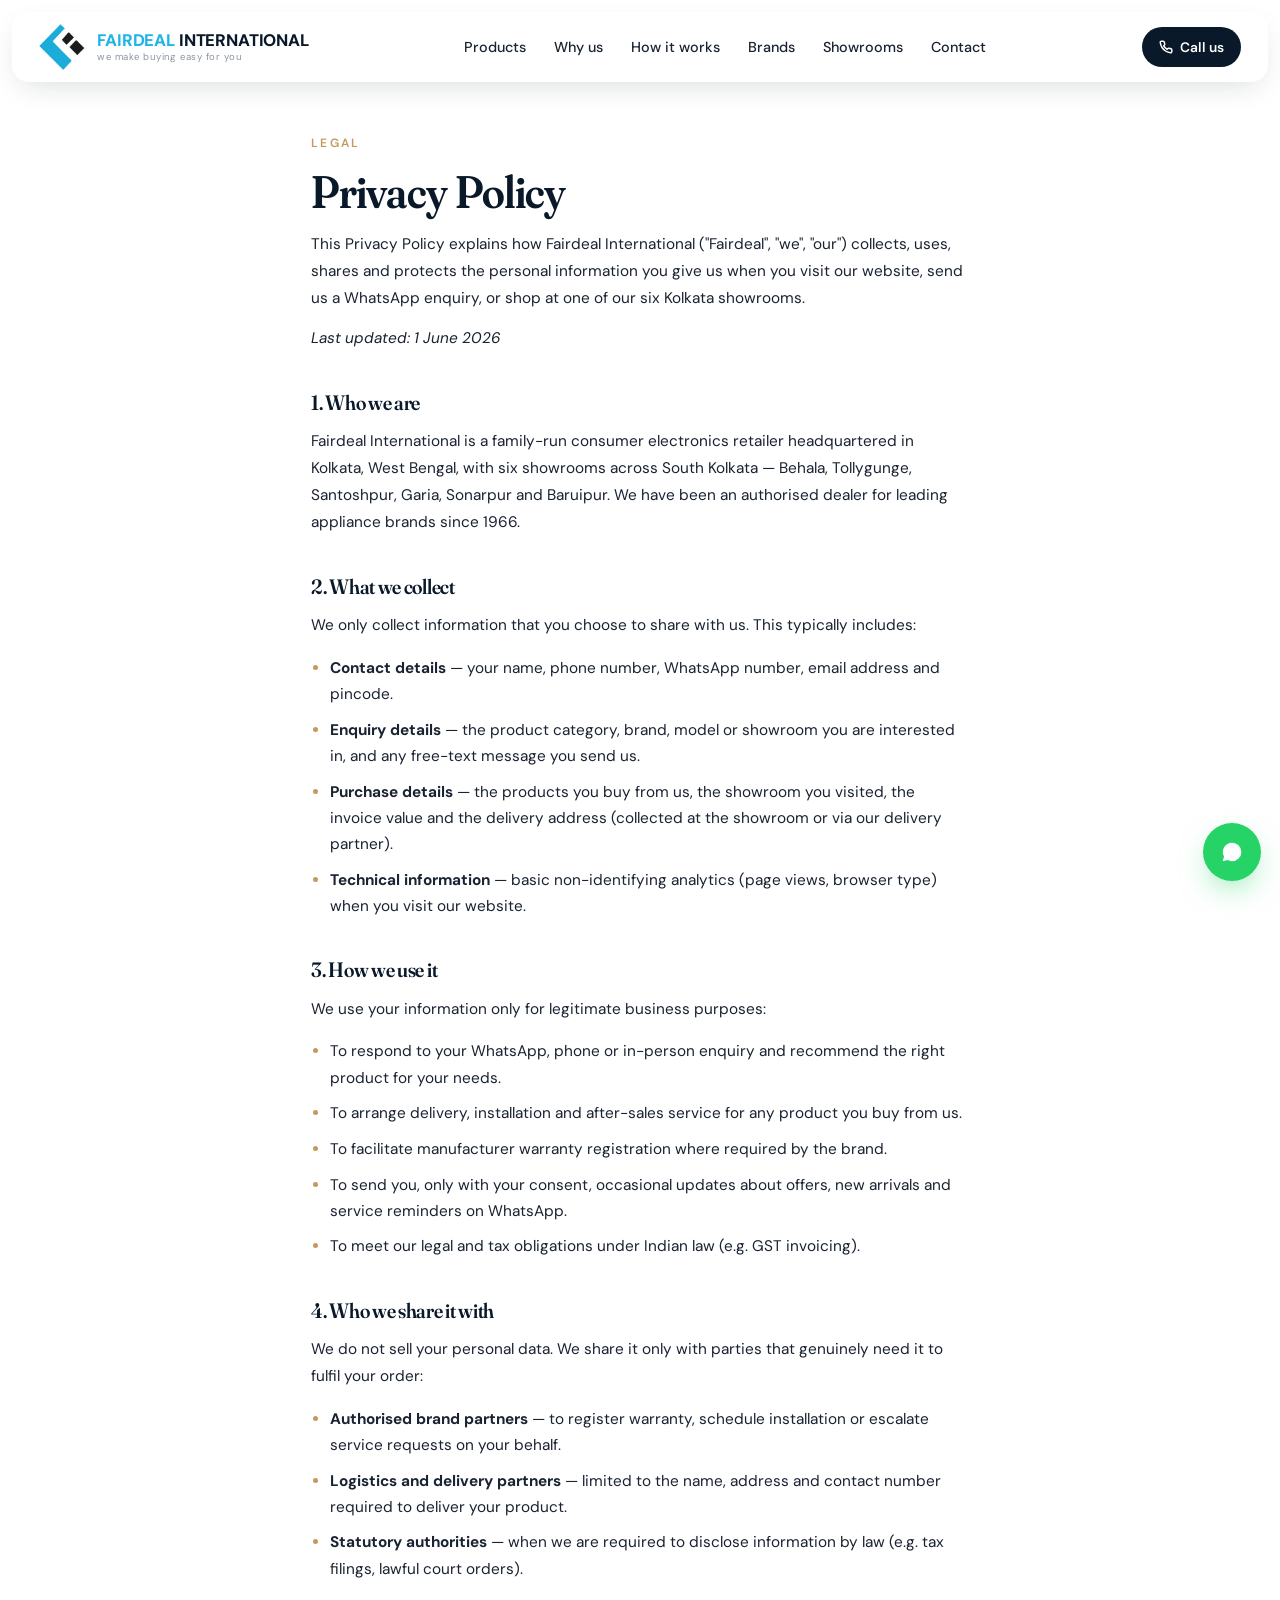
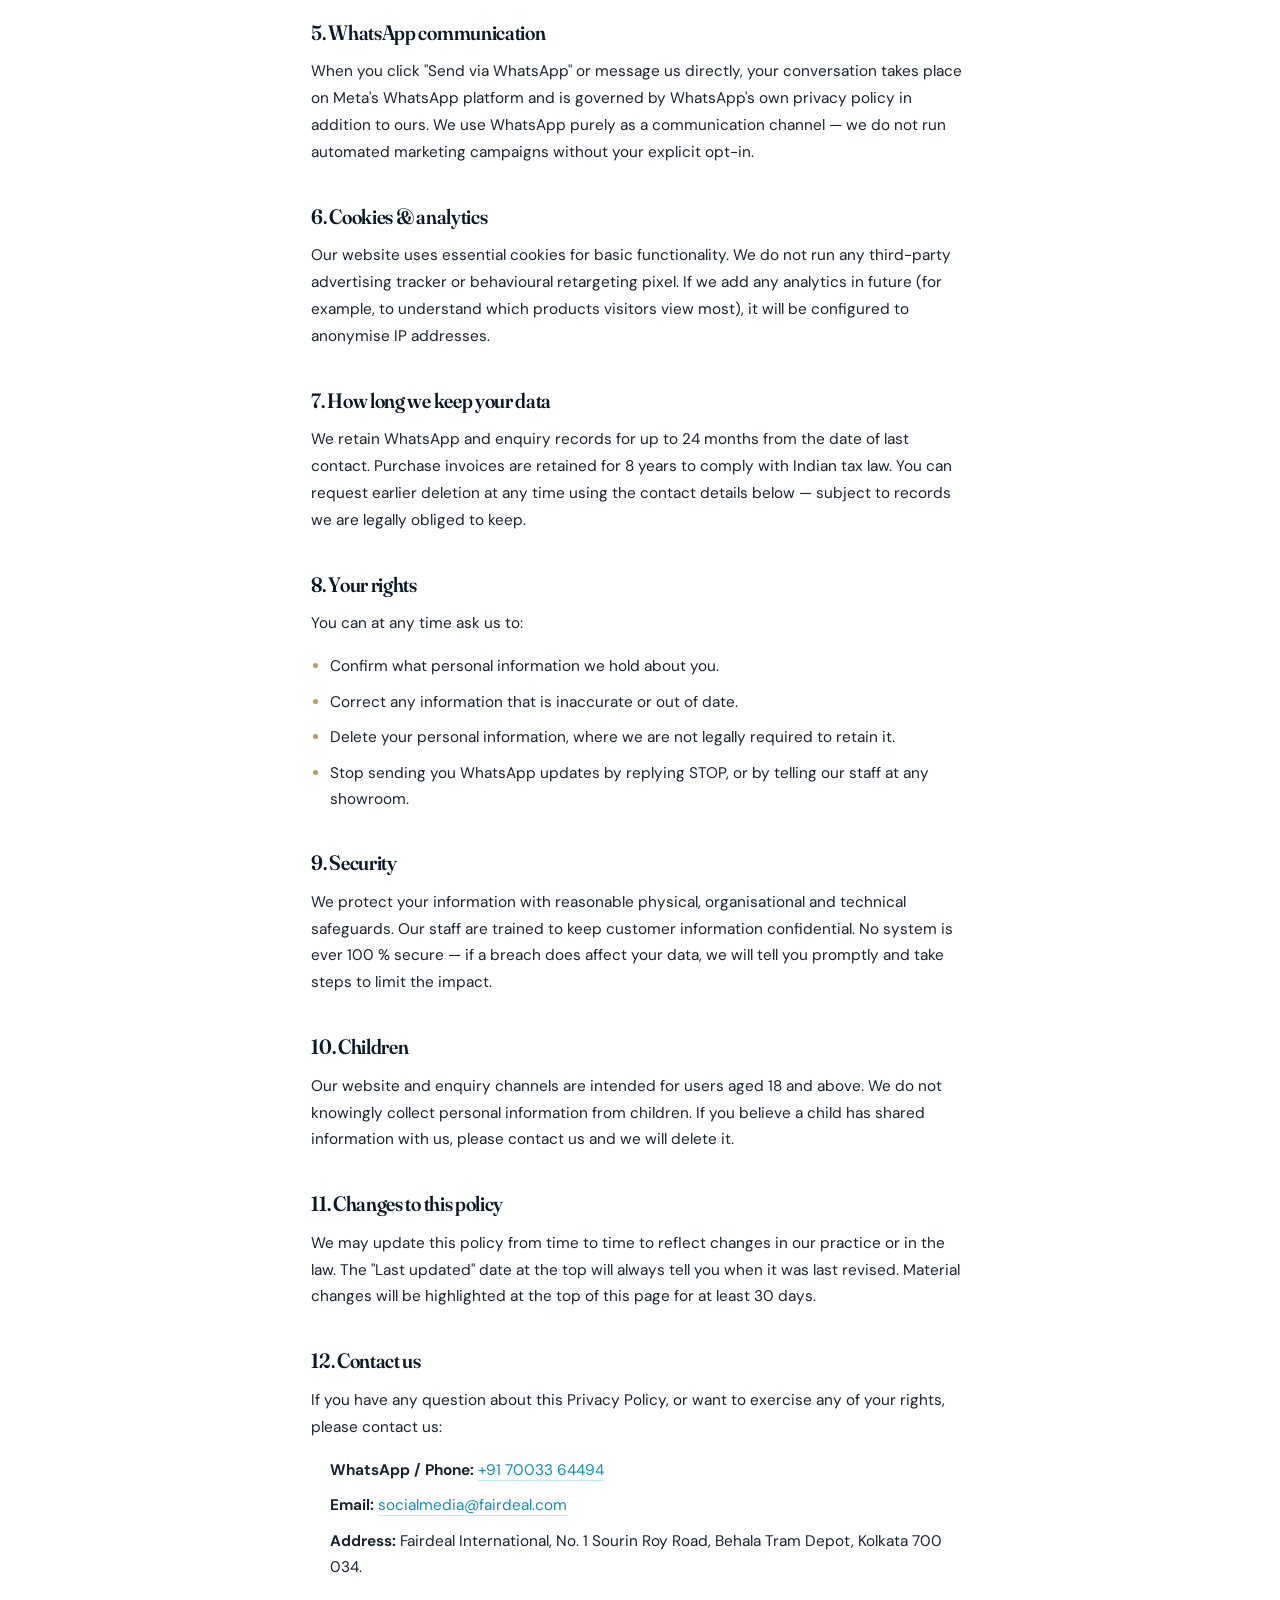
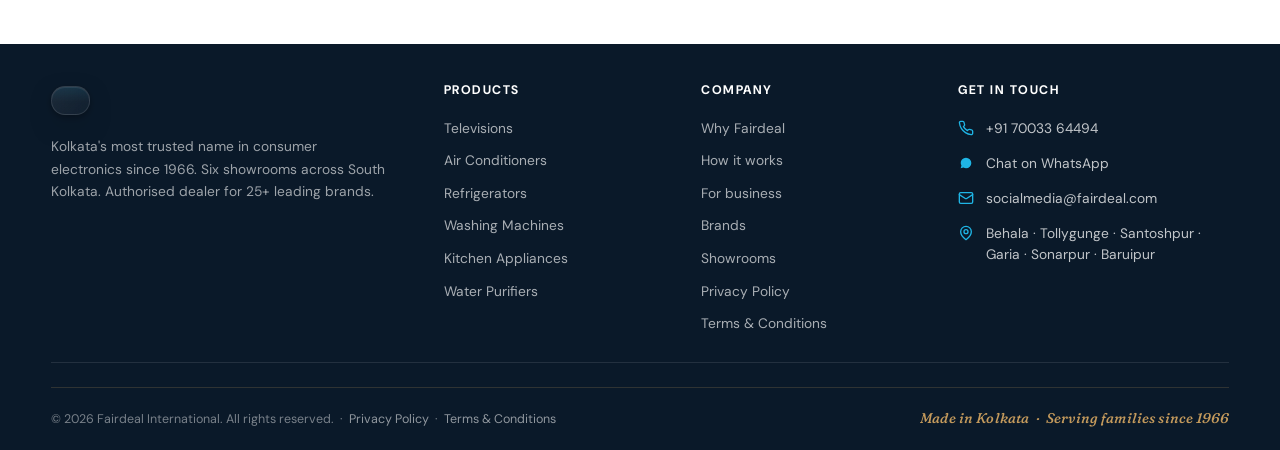
==== commit 0a5c0751: "chore: update assets and pages — add world continents SVG and refine CSS/JS" ====
--- a/privacy-policy.html
+++ b/privacy-policy.html
@@ -13,9 +13,9 @@
 <meta name="theme-color" content="#1FB5E5" media="(prefers-color-scheme: light)"/>
 <meta name="theme-color" content="#0A1929" media="(prefers-color-scheme: dark)"/>
 <link rel="manifest" href="site.webmanifest"/>
-<link rel="icon" href="assets/img/ui/favicon.svg" type="image/svg+xml"/>
-<link rel="icon" href="assets/img/ui/logo.svg" sizes="any"/>
-<link rel="apple-touch-icon" href="assets/img/ui/apple-touch-icon.png"/>
+<link rel="icon" href="assets/img/ui/logo-fairdeal.png" type="image/png" sizes="any"/>
+<link rel="shortcut icon" href="assets/img/ui/logo-fairdeal.png" type="image/png"/>
+<link rel="apple-touch-icon" href="assets/img/ui/logo-fairdeal.png"/>
 
 <meta property="og:type" content="article"/>
 <meta property="og:site_name" content="Fairdeal International"/>
--- a/assets/css/sections.css
+++ b/assets/css/sections.css
@@ -391,6 +391,7 @@
   font-family: var(--font-body);
 }
 .why-icon svg { width: 26px; height: 26px; }
+.why-icon.is-award svg { width: 34px; height: 34px; }
 .why-card:hover .why-icon { background: var(--primary); color: white; }
 .why-card h3 { font-size: 1.08rem; margin-bottom: 0.6rem; }
 .why-card p  { font-size: 0.9rem; color: var(--text-muted); line-height: 1.65; }
@@ -552,39 +553,38 @@
 @media (max-width: 900px) { .testimonials-grid { grid-template-columns: 1fr 1fr; } }
 @media (max-width: 600px) { .testimonials-grid { grid-template-columns: 1fr; } }
 
-/* ---- BRANDS — 3D Globe ---- */
+/* ---- BRANDS — 3D Glass Cylinder ---- */
 .brands {
   position: relative;
   background: radial-gradient(ellipse at 50% 0%, #0f2a39 0%, #07151f 60%, #050d14 100%);
   color: #e9f1f5;
   overflow: hidden;
 }
+/* Drifting auroras — large soft blobs replace the harsh star particles */
 .brands::before {
   content: "";
-  position: absolute; inset: -20%;
+  position: absolute; inset: -25%;
   background:
-    radial-gradient(800px 600px at 20% 30%, rgba(34, 211, 238, 0.18), transparent 60%),
-    radial-gradient(700px 500px at 80% 70%, rgba(196, 154, 92, 0.14), transparent 60%);
+    radial-gradient(900px 700px at 22% 28%, rgba(34, 211, 238, 0.22), transparent 62%),
+    radial-gradient(820px 620px at 78% 72%, rgba(196, 154, 92, 0.18), transparent 64%);
   pointer-events: none;
-  filter: blur(20px);
+  filter: blur(28px);
+  animation: aurora-drift 22s ease-in-out infinite alternate;
 }
 .brands::after {
   content: "";
-  position: absolute; inset: 0;
-  background-image:
-    radial-gradient(circle at 25% 35%, rgba(255,255,255,0.8) 0, rgba(255,255,255,0.8) 1px, transparent 2px),
-    radial-gradient(circle at 70% 20%, rgba(255,255,255,0.6) 0, rgba(255,255,255,0.6) 1px, transparent 2px),
-    radial-gradient(circle at 85% 65%, rgba(255,255,255,0.5) 0, rgba(255,255,255,0.5) 1px, transparent 2px),
-    radial-gradient(circle at 15% 80%, rgba(255,255,255,0.7) 0, rgba(255,255,255,0.7) 1px, transparent 2px),
-    radial-gradient(circle at 55% 90%, rgba(255,255,255,0.4) 0, rgba(255,255,255,0.4) 1px, transparent 2px);
-  background-size: 600px 600px;
-  opacity: 0.45;
+  position: absolute; inset: -10%;
+  background:
+    radial-gradient(560px 420px at 80% 25%, rgba(124, 220, 240, 0.16), transparent 70%),
+    radial-gradient(620px 480px at 18% 78%, rgba(34, 211, 238, 0.12), transparent 70%);
   pointer-events: none;
-  animation: brand-twinkle 14s ease-in-out infinite alternate;
-}
-@keyframes brand-twinkle {
-  from { opacity: 0.25; }
-  to   { opacity: 0.55; }
+  filter: blur(36px);
+  opacity: 0.85;
+  animation: aurora-drift 28s ease-in-out -8s infinite alternate-reverse;
+}
+@keyframes aurora-drift {
+  from { transform: translate3d(-2%, -1%, 0); }
+  to   { transform: translate3d(2%, 1%, 0); }
 }
 
 .brands .container { position: relative; z-index: 1; }
@@ -596,98 +596,109 @@
 .brand-globe-scene {
   position: relative;
   width: 100%;
-  max-width: 760px;
+  max-width: 1180px;
   margin: clamp(0.5rem, 2vw, 1.5rem) auto 0;
-  aspect-ratio: 1.45 / 1;
+  aspect-ratio: 1.7 / 1;
   touch-action: none;
   cursor: grab;
   user-select: none;
-  perspective: 1400px;
+  perspective: 1500px;
   perspective-origin: 50% 45%;
 }
 .brand-globe-scene.is-dragging { cursor: grabbing; }
-
-/* Vertical cylinder halo — tall ellipse with a soft center beam */
+.brand-globe-scene.is-zoomed { cursor: zoom-out; }
+
+/* Soft cylindrical halo behind everything */
 .brand-globe-scene::before {
   content: "";
   position: absolute;
   left: 50%; top: 50%;
-  width: 58%; height: 92%;
+  width: 64%; height: 96%;
   transform: translate(-50%, -50%);
   border-radius: 50%;
   background:
-    radial-gradient(ellipse at center, rgba(34, 211, 238, 0.32), rgba(34, 211, 238, 0) 62%),
-    radial-gradient(ellipse at center, rgba(196, 154, 92, 0.16) 0%, transparent 70%);
-  filter: blur(18px);
+    radial-gradient(ellipse at center, rgba(34, 211, 238, 0.30), rgba(34, 211, 238, 0) 64%),
+    radial-gradient(ellipse at center, rgba(196, 154, 92, 0.14) 0%, transparent 70%);
+  filter: blur(28px);
   pointer-events: none;
   z-index: 0;
 }
-/* Vertical light beam down the axis — sells the cylindrical form */
-.brand-globe-scene .brand-globe-rotator::after {
-  content: "";
+
+/* Real Earth globe — circle (no straight edges → no vertical-line artifacts).
+   Square aspect, centered behind the chip rings. Static — the orbiting chips
+   provide the motion; rotating a 2D disk would look like a turntable, not a
+   sphere. */
+.brand-globe-earth {
   position: absolute;
-  left: 50%; top: 6%; bottom: 6%;
-  width: 2px;
-  transform: translateX(-50%);
-  background: linear-gradient(to bottom,
-    rgba(34, 211, 238, 0) 0%,
-    rgba(34, 211, 238, 0.35) 20%,
-    rgba(196, 154, 92, 0.35) 50%,
-    rgba(34, 211, 238, 0.35) 80%,
-    rgba(34, 211, 238, 0) 100%);
-  filter: blur(2px);
+  left: 50%; top: 50%;
+  width: 48%;
+  aspect-ratio: 1 / 1;
+  height: auto;
+  transform: translate(-50%, -50%);
   pointer-events: none;
-}
-
-/* The rotator — preserve-3d so children compose with the spin */
+  z-index: 0;
+  filter: drop-shadow(0 0 30px rgba(34, 211, 238, 0.28));
+}
+
+/* The rotator — preserve-3d so children compose with the spin.
+   Shifted up so the chips don't sit visually low in the scene; the Earth SVG
+   centers itself on the scene, so its position is unaffected. */
 .brand-globe-rotator {
   position: absolute;
-  inset: 0;
+  inset: -8% 0 8% 0;
   transform-style: preserve-3d;
   transform-origin: 50% 50%;
   will-change: transform;
-}
-
-/* Hexagonal chip tangent to the cylinder surface — secondary (small) by default.
-   NOTE: transform is driven entirely by JS (brand-globe.js tick()). CSS must NOT
-   declare a transform here, nor a transition on transform — they would fight the
-   per-frame updates. Filter + halo handle the hover highlight via CSS. */
+  z-index: 1;
+}
+
+/* Frosted-glass rounded-square chip — JS drives the 3D transform; CSS handles
+   look, hover/zoom states. Do NOT add transform/transition-on-transform here. */
 .brand-globe-item {
   position: absolute;
   left: 50%; top: 50%;
-  width: 92px; height: 92px;
-  margin-left: -46px; margin-top: -46px;
+  width: 112px; height: 112px;
+  margin-left: -56px; margin-top: -56px;
   display: flex; align-items: center; justify-content: center;
-  padding: 12px;
-  background: linear-gradient(160deg, #ffffff 0%, #eef3f7 100%);
-  clip-path: polygon(25% 4%, 75% 4%, 98% 50%, 75% 96%, 25% 96%, 2% 50%);
+  padding: 10px;
+  border-radius: 26px;
+  /* Fully opaque so the Earth's graticule never bleeds through the chip.
+     The "frosted" feel comes from the gradient + shadow, not transparency. */
+  background: linear-gradient(160deg, #ffffff 0%, #f3f8fb 100%);
   transform-style: preserve-3d;
   backface-visibility: hidden;
   -webkit-backface-visibility: hidden;
-  transition: filter 280ms cubic-bezier(.2, .8, .2, 1);
-  filter: drop-shadow(0 6px 12px rgba(0,0,0,0.45));
+  transition: opacity 360ms cubic-bezier(.2, .8, .2, 1),
+              filter  360ms cubic-bezier(.2, .8, .2, 1);
+  box-shadow:
+    inset 0 1px 0 rgba(255, 255, 255, 0.95),
+    inset 0 -1px 0 rgba(0, 0, 0, 0.05),
+    0 10px 24px -6px rgba(0, 0, 0, 0.55),
+    0 2px 6px rgba(0, 0, 0, 0.35);
   will-change: transform;
+  cursor: pointer;
 }
 
 /* MAJOR — flagship brands in the middle ring, larger and brighter */
 .brand-globe-item.is-major {
-  width: 134px; height: 134px;
-  margin-left: -67px; margin-top: -67px;
-  padding: 18px;
-  background: linear-gradient(160deg, #ffffff 0%, #f5f9fc 100%);
-}
-
-/* Gradient rim drawn via masked pseudo (clip-path forbids real borders) */
+  width: 158px; height: 158px;
+  margin-left: -79px; margin-top: -79px;
+  padding: 14px;
+  border-radius: 30px;
+  background: linear-gradient(160deg, #ffffff 0%, #f5fafd 100%);
+}
+
+/* Gradient rim — cyan→gold border via masked pseudo */
 .brand-globe-item::before {
   content: "";
   position: absolute; inset: 0;
-  background: linear-gradient(135deg, rgba(34,211,238,0.6), rgba(196,154,92,0.55));
-  clip-path: polygon(25% 4%, 75% 4%, 98% 50%, 75% 96%, 25% 96%, 2% 50%);
+  border-radius: inherit;
   padding: 1.5px;
-  -webkit-mask: linear-gradient(#fff 0 0) content-box, linear-gradient(#fff 0 0);
+  background: linear-gradient(135deg, rgba(34, 211, 238, 0.55), rgba(196, 154, 92, 0.50));
+  -webkit-mask: linear-gradient(#000 0 0) content-box, linear-gradient(#000 0 0);
   -webkit-mask-composite: xor;
           mask-composite: exclude;
-  opacity: 0.55;
+  opacity: 0.7;
   transition: opacity 280ms cubic-bezier(.2, .8, .2, 1);
   pointer-events: none;
 }
@@ -697,14 +708,23 @@
   pointer-events: none;
   position: relative;
   z-index: 1;
-}
-
-/* HOVER — cylinder is paused (JS), chip scales up subtly (JS),
-   CSS just brightens the rim and softens a single cyan glow. */
+  /* Multiply blends white JPG backgrounds into the white chip
+     so kutchina / symphony / venus stop showing their square cards. */
+  mix-blend-mode: multiply;
+}
+/* Monochrome SVG marks (Simple Icons set) render small/square — bump
+   their visual weight so they don't feel sparse next to PNG wordmarks. */
+.brand-globe-item img[src$=".svg"] {
+  transform: scale(1.22);
+}
+.brand-globe-item.is-major img[src$=".svg"] {
+  transform: scale(1.30);
+}
+
+/* HOVER — cylinder pauses (JS), chip scales up subtly (JS) */
 .brand-globe-item:hover,
 .brand-globe-item:focus-visible {
   z-index: 50;
-  filter: drop-shadow(0 0 10px rgba(34, 211, 238, 0.75));
   outline: none;
 }
 .brand-globe-item:hover::before,
@@ -712,17 +732,39 @@
   opacity: 1;
 }
 
+/* ZOOMED state — clicked chip pops to the front; others dim and blur */
+.brand-globe-scene.is-zoomed .brand-globe-item:not(.is-zoomed-target) {
+  opacity: 0.18;
+  filter: blur(2.5px) saturate(0.5);
+  pointer-events: none;
+}
+.brand-globe-item.is-zoomed-target {
+  z-index: 100;
+  box-shadow:
+    inset 0 1px 0 rgba(255, 255, 255, 0.95),
+    0 24px 60px -10px rgba(0, 0, 0, 0.7),
+    0 0 40px rgba(34, 211, 238, 0.55),
+    0 0 80px rgba(34, 211, 238, 0.25);
+}
+.brand-globe-item.is-zoomed-target::before {
+  opacity: 1;
+  background: linear-gradient(135deg, rgba(34, 211, 238, 0.85), rgba(196, 154, 92, 0.7));
+}
+
 @media (max-width: 720px) {
-  .brand-globe-scene { max-width: 92vw; }
+  .brand-globe-scene { max-width: 92vw; aspect-ratio: 1.25 / 1; }
+  .brand-globe-earth { width: 64%; }
   .brand-globe-item {
     width: 76px; height: 76px;
     margin-left: -38px; margin-top: -38px;
     padding: 10px;
+    border-radius: 18px;
   }
   .brand-globe-item.is-major {
     width: 110px; height: 110px;
     margin-left: -55px; margin-top: -55px;
     padding: 14px;
+    border-radius: 22px;
   }
 }
 @media (max-width: 480px) {
@@ -730,26 +772,19 @@
     width: 62px; height: 62px;
     margin-left: -31px; margin-top: -31px;
     padding: 8px;
+    border-radius: 14px;
   }
   .brand-globe-item.is-major {
     width: 90px; height: 90px;
     margin-left: -45px; margin-top: -45px;
     padding: 12px;
+    border-radius: 18px;
   }
-}
-
-.brand-globe-hint {
-  text-align: center;
-  font-size: 0.78rem;
-  letter-spacing: 0.14em;
-  text-transform: uppercase;
-  color: rgba(233, 241, 245, 0.55);
-  margin-top: 1.25rem;
 }
 
 @media (prefers-reduced-motion: reduce) {
   .brand-globe-scene { cursor: default; }
-  .brand-globe-hint::after { content: none; }
+  .brands::before, .brands::after { animation: none; }
 }
 
 /* ---- BUSINESS ---- */
@@ -982,7 +1017,42 @@
   padding-bottom: 1.75rem;
   border-bottom: 1px solid rgba(255,255,255,0.1);
 }
-.footer-logo img { height: 56px; width: auto; opacity: 1; }
+.footer-logo {
+  display: inline-flex; align-items: center; gap: var(--s-3); text-decoration: none;
+  padding: 0.85rem 1.15rem;
+  border-radius: 14px;
+  background: linear-gradient(135deg, rgba(255,255,255,0.08) 0%, rgba(255,255,255,0.03) 100%);
+  border: 1px solid rgba(255,255,255,0.12);
+  box-shadow:
+    0 10px 30px -10px rgba(0,0,0,0.55),
+    0 2px 6px rgba(0,0,0,0.3),
+    inset 0 1px 0 rgba(255,255,255,0.08);
+  -webkit-backdrop-filter: blur(8px);
+  backdrop-filter: blur(8px);
+  transition: transform var(--t-fast), box-shadow var(--t-fast), border-color var(--t-fast);
+  position: relative;
+}
+.footer-logo::before {
+  content: "";
+  position: absolute; inset: 0;
+  border-radius: inherit;
+  background: linear-gradient(180deg, rgba(31,181,229,0.10) 0%, rgba(31,181,229,0) 55%);
+  pointer-events: none;
+}
+.footer-logo:hover {
+  transform: translateY(-2px);
+  border-color: rgba(31,181,229,0.35);
+  box-shadow:
+    0 14px 36px -10px rgba(0,0,0,0.65),
+    0 4px 10px rgba(0,0,0,0.35),
+    0 0 0 1px rgba(31,181,229,0.15),
+    inset 0 1px 0 rgba(255,255,255,0.12);
+}
+.footer-logo-mark { height: 52px; width: auto; object-fit: contain; flex-shrink: 0; position: relative; }
+.footer-logo-text-stack { display: flex; flex-direction: column; gap: 2px; line-height: 1; }
+.footer-logo-text-1 { font-family: var(--font-body); font-size: 1.15rem; font-weight: 800; color: var(--primary); letter-spacing: -0.01em; }
+.footer-logo-text-2 { font-family: var(--font-body); font-size: 1.15rem; font-weight: 800; color: #fff; letter-spacing: -0.01em; }
+.footer-logo-tag    { font-size: 0.65rem; color: rgba(255,255,255,0.55); letter-spacing: 0.05em; text-transform: lowercase; margin-top: 3px; }
 .footer-tag { margin-top: 1.25rem; line-height: 1.65; max-width: 340px; color: rgba(255,255,255,0.6); font-size: 0.86rem; }
 .footer h4 {
   color: white;
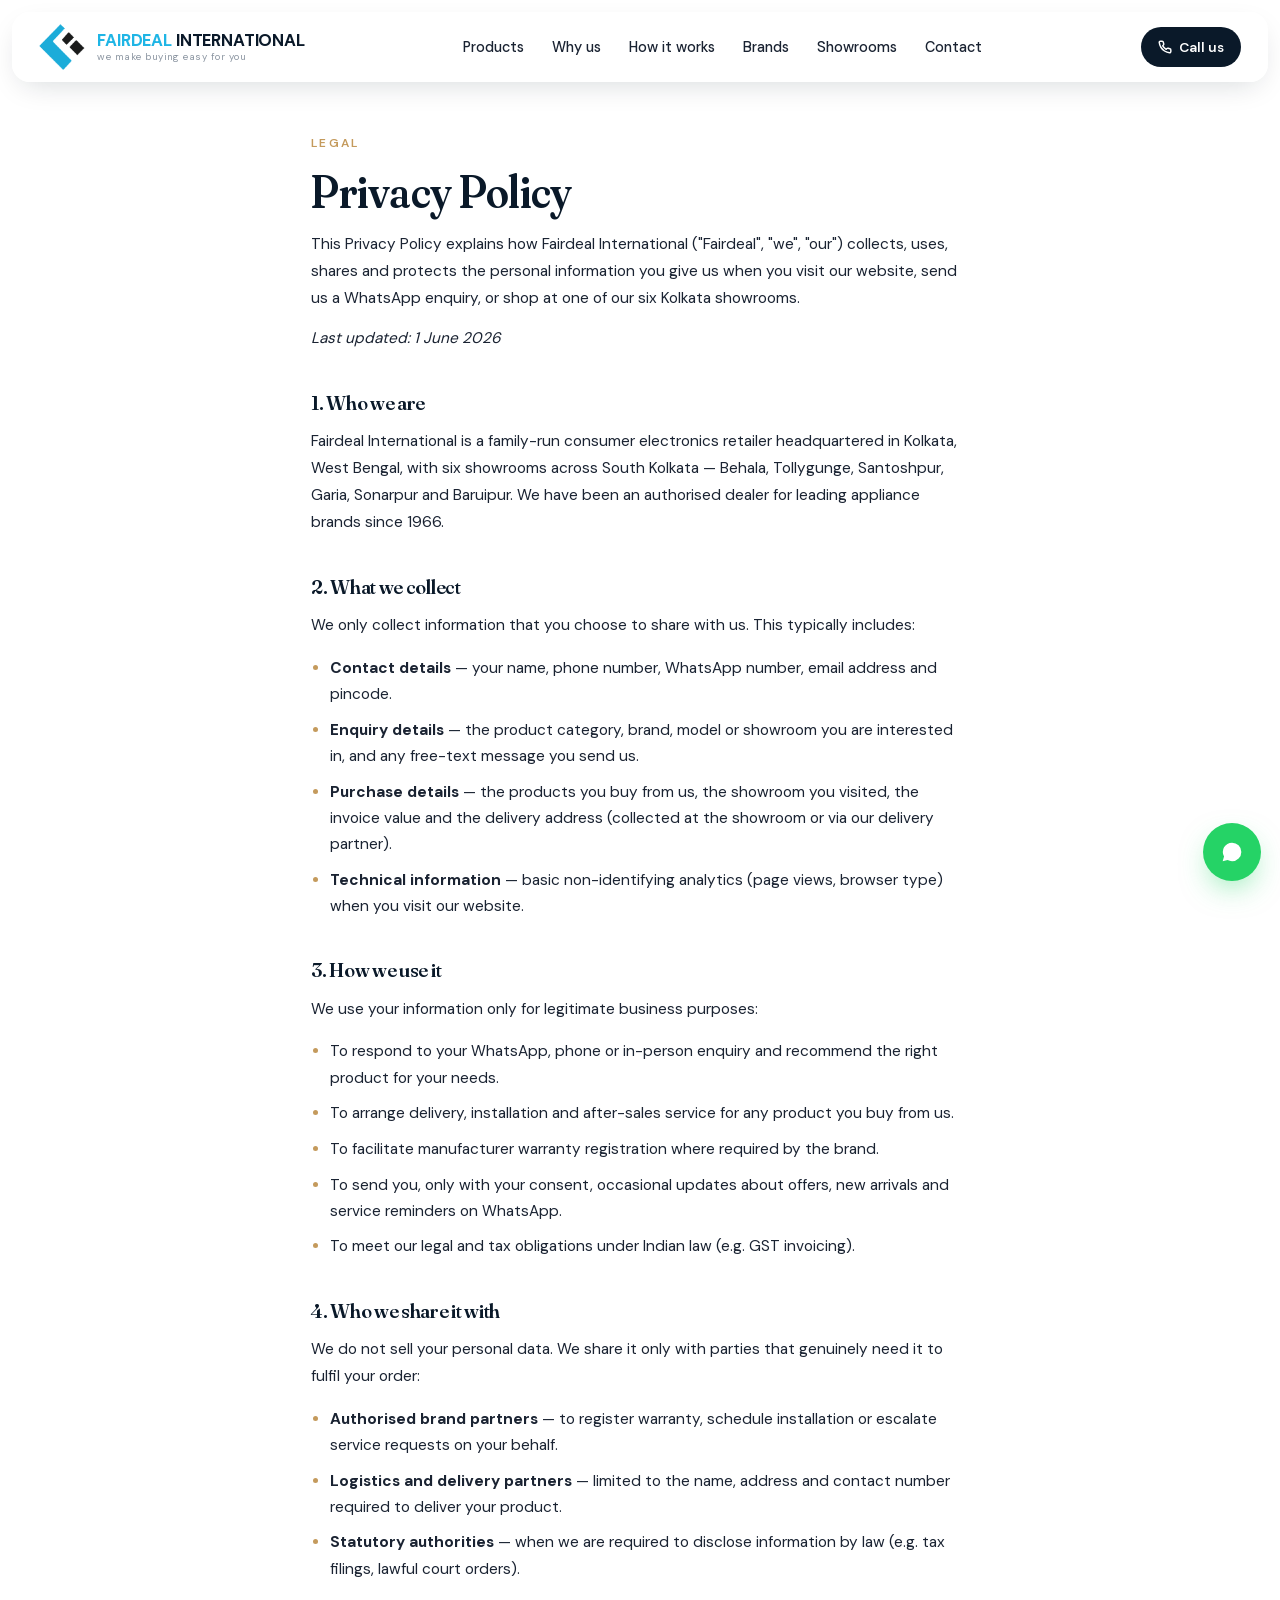
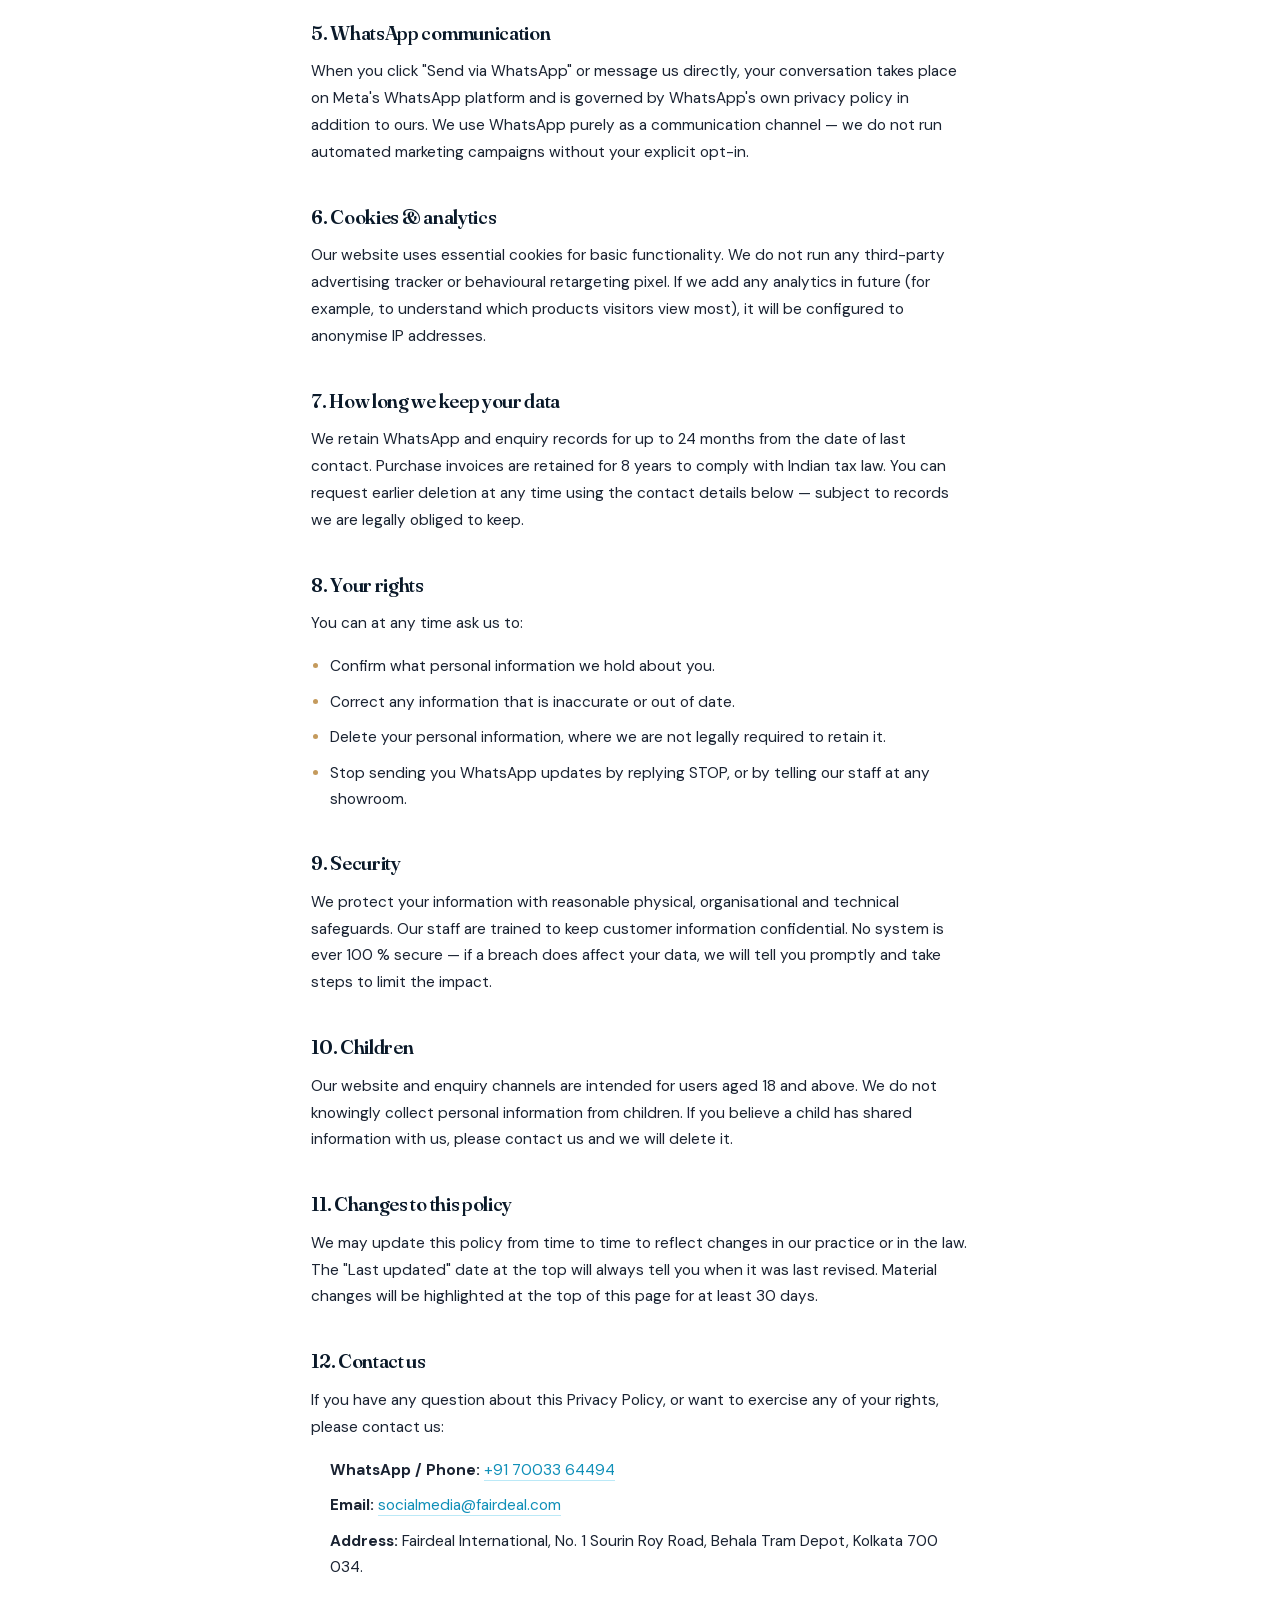
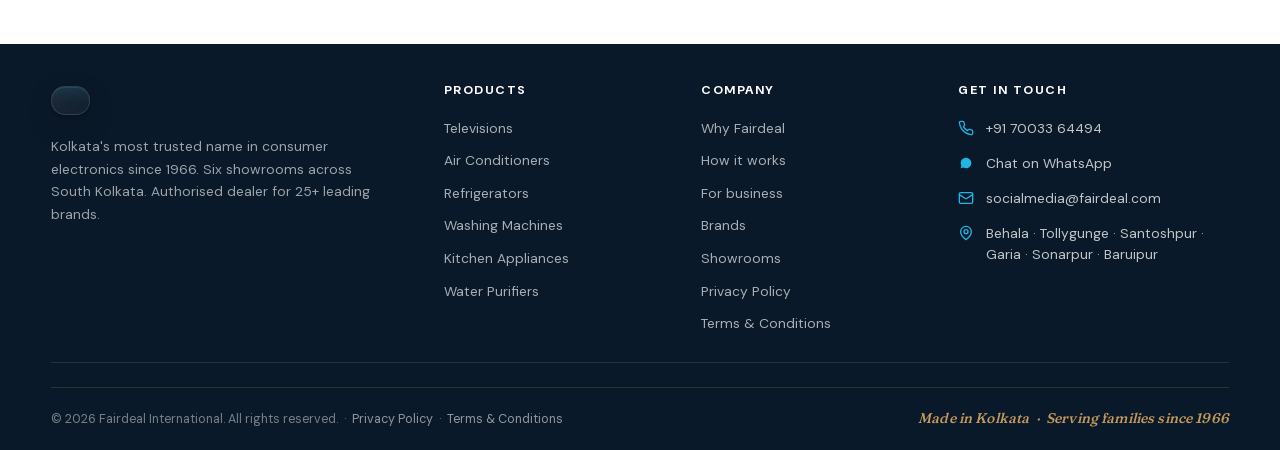
==== commit 2140d712: "chore: add custom fonts and update enquiry, showroom finder, and styling" ====
--- a/privacy-policy.html
+++ b/privacy-policy.html
@@ -29,9 +29,9 @@
 <meta name="twitter:description" content="How Fairdeal International collects, uses and protects your personal information."/>
 <meta name="twitter:image" content="https://fairdealinternational.in/assets/img/ui/og-image.png"/>
 
-<link rel="preconnect" href="https://fonts.googleapis.com">
-<link rel="preconnect" href="https://fonts.gstatic.com" crossorigin>
-<link href="https://fonts.googleapis.com/css2?family=Fraunces:opsz,wght,SOFT,WONK@9..144,300..900,0..100,0..1&family=DM+Sans:opsz,wght@9..40,400;9..40,500;9..40,600;9..40,700&display=swap" rel="stylesheet">
+<link rel="preload" href="assets/fonts/dm-sans-latin.woff2" as="font" type="font/woff2" crossorigin>
+<link rel="preload" href="assets/fonts/fraunces-latin.woff2" as="font" type="font/woff2" crossorigin>
+<link href="assets/fonts/fonts.css" rel="stylesheet">
 
 <link rel="stylesheet" href="assets/css/tokens.css">
 <link rel="stylesheet" href="assets/css/base.css">
--- a/assets/fonts/fonts.css
+++ b/assets/fonts/fonts.css
@@ -0,0 +1,43 @@
+/* Self-hosted fonts — DM Sans + Fraunces.
+   Mirrors the original Google Fonts request; weights served via the variable
+   axis so one woff2 per subset covers every weight we use. */
+
+/* DM Sans — latin-ext */
+@font-face {
+  font-family: 'DM Sans';
+  font-style: normal;
+  font-weight: 400 700;
+  font-display: swap;
+  src: url('dm-sans-latin-ext.woff2') format('woff2');
+  unicode-range: U+0100-02BA, U+02BD-02C5, U+02C7-02CC, U+02CE-02D7, U+02DD-02FF, U+0304, U+0308, U+0329, U+1D00-1DBF, U+1E00-1E9F, U+1EF2-1EFF, U+2020, U+20A0-20AB, U+20AD-20C0, U+2113, U+2C60-2C7F, U+A720-A7FF;
+}
+
+/* DM Sans — latin */
+@font-face {
+  font-family: 'DM Sans';
+  font-style: normal;
+  font-weight: 400 700;
+  font-display: swap;
+  src: url('dm-sans-latin.woff2') format('woff2');
+  unicode-range: U+0000-00FF, U+0131, U+0152-0153, U+02BB-02BC, U+02C6, U+02DA, U+02DC, U+0304, U+0308, U+0329, U+2000-206F, U+20AC, U+2122, U+2191, U+2193, U+2212, U+2215, U+FEFF, U+FFFD;
+}
+
+/* Fraunces — latin-ext */
+@font-face {
+  font-family: 'Fraunces';
+  font-style: normal;
+  font-weight: 300 900;
+  font-display: swap;
+  src: url('fraunces-latin-ext.woff2') format('woff2');
+  unicode-range: U+0100-02BA, U+02BD-02C5, U+02C7-02CC, U+02CE-02D7, U+02DD-02FF, U+0304, U+0308, U+0329, U+1D00-1DBF, U+1E00-1E9F, U+1EF2-1EFF, U+2020, U+20A0-20AB, U+20AD-20C0, U+2113, U+2C60-2C7F, U+A720-A7FF;
+}
+
+/* Fraunces — latin */
+@font-face {
+  font-family: 'Fraunces';
+  font-style: normal;
+  font-weight: 300 900;
+  font-display: swap;
+  src: url('fraunces-latin.woff2') format('woff2');
+  unicode-range: U+0000-00FF, U+0131, U+0152-0153, U+02BB-02BC, U+02C6, U+02DA, U+02DC, U+0304, U+0308, U+0329, U+2000-206F, U+20AC, U+2122, U+2191, U+2193, U+2212, U+2215, U+FEFF, U+FFFD;
+}
--- a/assets/css/sections.css
+++ b/assets/css/sections.css
@@ -57,7 +57,7 @@
   transition: transform var(--t-base);
 }
 .nav-links a:hover::after { transform: scaleX(1); transform-origin: left; }
-.nav-right { display: flex; align-items: center; gap: var(--s-3); }
+.nav-right { display: flex; align-items: center; gap: var(--s-3); position: relative; z-index: 102; }
 .nav-cta {
   display: inline-flex; align-items: center; gap: 0.4rem;
   padding: 0.6rem 1.1rem;
@@ -66,7 +66,11 @@
   font-weight: 600; font-size: 0.86rem;
   transition: background var(--t-fast), transform var(--t-fast);
   white-space: nowrap;
-}
+  touch-action: manipulation;
+  -webkit-tap-highlight-color: rgba(31,181,229,0.25);
+  cursor: pointer;
+}
+.nav-cta > * { pointer-events: none; }
 .nav-cta:hover { background: var(--primary-dark); transform: translateY(-1px); }
 .menu-toggle { display: none; padding: 8px; flex-direction: column; gap: 5px; z-index: 101; }
 .menu-toggle span {
@@ -85,7 +89,12 @@
   font-weight: 700; font-size: 0.88rem;
   box-shadow: 0 6px 20px -6px rgba(31,181,229,0.6);
   transition: background var(--t-fast);
-}
+  touch-action: manipulation;
+  -webkit-tap-highlight-color: rgba(31,181,229,0.25);
+  cursor: pointer;
+  position: relative; z-index: 102;
+}
+.mobile-call-btn > * { pointer-events: none; }
 .mobile-call-btn:hover { background: var(--primary-dark); }
 
 @media (max-width: 960px) {
@@ -105,8 +114,9 @@
     z-index: 99;
     max-height: calc(100vh - 100% - 1.5rem);
     overflow-y: auto;
+    pointer-events: none;
   }
-  .nav-links.open { transform: translateY(0); opacity: 1; }
+  .nav-links.open { transform: translateY(0); opacity: 1; pointer-events: auto; }
   .menu-toggle    { display: flex; }
   .nav-cta        { display: none; }
   .mobile-call-btn{ display: flex; }
@@ -343,7 +353,31 @@
 .cat-body p  { font-size: 0.82rem; color: var(--text-muted); line-height: 1.5; }
 
 @media (max-width: 900px) { .cat-grid { grid-template-columns: repeat(2,1fr); } }
-@media (max-width: 480px) { .cat-grid { grid-template-columns: 1fr; } }
+@media (max-width: 640px) {
+  .cat-grid {
+    display: flex;
+    grid-template-columns: none;
+    overflow-x: auto;
+    overflow-y: hidden;
+    scroll-snap-type: x mandatory;
+    gap: 0.85rem;
+    margin-inline: calc(var(--pad-x) * -1);
+    padding: 0.5rem var(--pad-x) 1.25rem;
+    scrollbar-width: none;
+    -ms-overflow-style: none;
+    -webkit-overflow-scrolling: touch;
+    scroll-padding-inline: var(--pad-x);
+  }
+  .cat-grid::-webkit-scrollbar { display: none; }
+  .cat-card {
+    flex: 0 0 78%;
+    scroll-snap-align: start;
+    scroll-snap-stop: always;
+  }
+  .cat-card:hover { transform: none; box-shadow: none; border-color: var(--border-soft); }
+  .cat-card:hover .cat-img-wrap img { transform: none; }
+  .cat-img-wrap { aspect-ratio: 4 / 3; }
+}
 
 /* ---- WHY US ---- */
 .why-grid {
@@ -491,7 +525,32 @@
 @media (max-width: 900px) { .story-grid { grid-template-columns: 1fr; gap: 2rem; } }
 
 /* ---- TESTIMONIALS ---- */
-.testimonials { background: var(--warm); }
+.testimonials {
+  position: relative;
+  overflow: hidden;
+  background: linear-gradient(135deg, var(--primary-darker) 0%, var(--ink) 70%);
+  color: white;
+}
+.testimonials::before {
+  content: "";
+  position: absolute;
+  inset: -30% auto auto -15%;
+  width: 65%; aspect-ratio: 1;
+  background: radial-gradient(circle, rgba(31,181,229,0.16) 0%, transparent 60%);
+  pointer-events: none;
+}
+.testimonials::after {
+  content: "";
+  position: absolute;
+  inset: auto -10% -35% auto;
+  width: 55%; aspect-ratio: 1;
+  background: radial-gradient(circle, rgba(196,154,92,0.14) 0%, transparent 60%);
+  pointer-events: none;
+}
+.testimonials .container { position: relative; z-index: 1; }
+.testimonials .kicker { color: var(--gold); }
+.testimonials .section-head h2 { color: white; }
+.testimonials .section-head p { color: rgba(255,255,255,0.82); }
 .testimonials-grid { display: grid; grid-template-columns: repeat(3, 1fr); gap: 1.5rem; }
 .testimonial-card {
   background: white;
@@ -551,7 +610,31 @@
   font-family: Arial, sans-serif;
 }
 @media (max-width: 900px) { .testimonials-grid { grid-template-columns: 1fr 1fr; } }
-@media (max-width: 600px) { .testimonials-grid { grid-template-columns: 1fr; } }
+@media (max-width: 640px) {
+  .testimonials-grid {
+    display: flex;
+    grid-template-columns: none;
+    overflow-x: auto;
+    overflow-y: hidden;
+    scroll-snap-type: x mandatory;
+    gap: 0.95rem;
+    margin-inline: calc(var(--pad-x) * -1);
+    padding: 0.5rem var(--pad-x) 1.25rem;
+    scrollbar-width: none;
+    -ms-overflow-style: none;
+    -webkit-overflow-scrolling: touch;
+    scroll-padding-inline: var(--pad-x);
+  }
+  .testimonials-grid::-webkit-scrollbar { display: none; }
+  .testimonial-card {
+    flex: 0 0 85%;
+    scroll-snap-align: start;
+    scroll-snap-stop: always;
+    padding: 1.4rem 1.4rem 1.5rem;
+  }
+  .testimonial-card.reveal { opacity: 1; transform: none; }
+  .testimonial-card:hover { transform: none; box-shadow: none; border-color: var(--border-soft); }
+}
 
 /* ---- BRANDS — 3D Glass Cylinder ---- */
 .brands {
@@ -596,9 +679,12 @@
 .brand-globe-scene {
   position: relative;
   width: 100%;
-  max-width: 1180px;
+  max-width: 760px;
   margin: clamp(0.5rem, 2vw, 1.5rem) auto 0;
-  aspect-ratio: 1.7 / 1;
+  /* 1.5 aspect on desktop → scene height drives `min(width,height)`, so chip
+     and earth sizing stays predictable. JS sets --scene-size from this. */
+  aspect-ratio: 1.5 / 1;
+  --scene-size: 480px;
   touch-action: none;
   cursor: grab;
   user-select: none;
@@ -606,14 +692,13 @@
   perspective-origin: 50% 45%;
 }
 .brand-globe-scene.is-dragging { cursor: grabbing; }
-.brand-globe-scene.is-zoomed { cursor: zoom-out; }
 
 /* Soft cylindrical halo behind everything */
 .brand-globe-scene::before {
   content: "";
   position: absolute;
   left: 50%; top: 50%;
-  width: 64%; height: 96%;
+  width: 82%; height: 96%;
   transform: translate(-50%, -50%);
   border-radius: 50%;
   background:
@@ -631,7 +716,9 @@
 .brand-globe-earth {
   position: absolute;
   left: 50%; top: 50%;
-  width: 48%;
+  /* Earth fills most of the scene so chips orbit just inside its perimeter.
+     Clamped so it never gets too tiny or too huge. */
+  width: clamp(170px, calc(var(--scene-size) * 0.85), 540px);
   aspect-ratio: 1 / 1;
   height: auto;
   transform: translate(-50%, -50%);
@@ -640,12 +727,12 @@
   filter: drop-shadow(0 0 30px rgba(34, 211, 238, 0.28));
 }
 
-/* The rotator — preserve-3d so children compose with the spin.
-   Shifted up so the chips don't sit visually low in the scene; the Earth SVG
-   centers itself on the scene, so its position is unaffected. */
+/* The rotator — preserve-3d so children compose with the spin. Shifted up so
+   chips orbit slightly above the Earth's centre; the Earth SVG centers on the
+   scene itself, so its position stays untouched. */
 .brand-globe-rotator {
   position: absolute;
-  inset: -8% 0 8% 0;
+  inset: -7% 0 7% 0;
   transform-style: preserve-3d;
   transform-origin: 50% 50%;
   will-change: transform;
@@ -655,13 +742,21 @@
 /* Frosted-glass rounded-square chip — JS drives the 3D transform; CSS handles
    look, hover/zoom states. Do NOT add transform/transition-on-transform here. */
 .brand-globe-item {
+  /* Every chip dimension flows from --chip-size, which itself scales with the
+     scene. .is-major overrides --chip-size so size/margin/padding/radius all
+     adjust together — no per-property duplication. */
+  /* 0.20 ≈ matches the 0.219·size chord between adjacent chips on a ring, so
+     neighbours nearly touch instead of leaving big empty arc space. */
+  --chip-size: clamp(44px, calc(var(--scene-size) * 0.20), 120px);
   position: absolute;
   left: 50%; top: 50%;
-  width: 112px; height: 112px;
-  margin-left: -56px; margin-top: -56px;
+  width: var(--chip-size);
+  height: var(--chip-size);
+  margin-left: calc(var(--chip-size) * -0.5);
+  margin-top: calc(var(--chip-size) * -0.5);
   display: flex; align-items: center; justify-content: center;
-  padding: 10px;
-  border-radius: 26px;
+  padding: calc(var(--chip-size) * 0.09);
+  border-radius: calc(var(--chip-size) * 0.22);
   /* Fully opaque so the Earth's graticule never bleeds through the chip.
      The "frosted" feel comes from the gradient + shadow, not transparency. */
   background: linear-gradient(160deg, #ffffff 0%, #f3f8fb 100%);
@@ -681,11 +776,14 @@
 
 /* MAJOR — flagship brands in the middle ring, larger and brighter */
 .brand-globe-item.is-major {
-  width: 158px; height: 158px;
-  margin-left: -79px; margin-top: -79px;
-  padding: 14px;
-  border-radius: 30px;
+  /* Override the chip-size token; width/margin/padding/radius pick it up. */
+  --chip-size: clamp(60px, calc(var(--scene-size) * 0.28), 170px);
   background: linear-gradient(160deg, #ffffff 0%, #f5fafd 100%);
+}
+
+/* PROMINENT — secondary chips bumped to fill space between regular and major. */
+.brand-globe-item.is-prominent {
+  --chip-size: clamp(52px, calc(var(--scene-size) * 0.24), 145px);
 }
 
 /* Gradient rim — cyan→gold border via masked pseudo */
@@ -720,6 +818,17 @@
 .brand-globe-item.is-major img[src$=".svg"] {
   transform: scale(1.30);
 }
+/* Simple Icons marks fill their 24×24 viewBox edge-to-edge, so the generic
+   bump above blows them out of the major chip. Pull this one back. */
+.brand-globe-item.is-major img[src$="sony.svg"] {
+  transform: scale(0.78);
+}
+/* Wide wordmarks read smaller in a square chip because object-fit:contain
+   constrains them to width. Let these specific ones overflow a touch. */
+.brand-globe-item img[src$="ogeneral-nobg.png"],
+.brand-globe-item img[src$="crompton-nobg.png"] {
+  transform: scale(1.18);
+}
 
 /* HOVER — cylinder pauses (JS), chip scales up subtly (JS) */
 .brand-globe-item:hover,
@@ -732,54 +841,10 @@
   opacity: 1;
 }
 
-/* ZOOMED state — clicked chip pops to the front; others dim and blur */
-.brand-globe-scene.is-zoomed .brand-globe-item:not(.is-zoomed-target) {
-  opacity: 0.18;
-  filter: blur(2.5px) saturate(0.5);
-  pointer-events: none;
-}
-.brand-globe-item.is-zoomed-target {
-  z-index: 100;
-  box-shadow:
-    inset 0 1px 0 rgba(255, 255, 255, 0.95),
-    0 24px 60px -10px rgba(0, 0, 0, 0.7),
-    0 0 40px rgba(34, 211, 238, 0.55),
-    0 0 80px rgba(34, 211, 238, 0.25);
-}
-.brand-globe-item.is-zoomed-target::before {
-  opacity: 1;
-  background: linear-gradient(135deg, rgba(34, 211, 238, 0.85), rgba(196, 154, 92, 0.7));
-}
-
 @media (max-width: 720px) {
-  .brand-globe-scene { max-width: 92vw; aspect-ratio: 1.25 / 1; }
-  .brand-globe-earth { width: 64%; }
-  .brand-globe-item {
-    width: 76px; height: 76px;
-    margin-left: -38px; margin-top: -38px;
-    padding: 10px;
-    border-radius: 18px;
-  }
-  .brand-globe-item.is-major {
-    width: 110px; height: 110px;
-    margin-left: -55px; margin-top: -55px;
-    padding: 14px;
-    border-radius: 22px;
-  }
-}
-@media (max-width: 480px) {
-  .brand-globe-item {
-    width: 62px; height: 62px;
-    margin-left: -31px; margin-top: -31px;
-    padding: 8px;
-    border-radius: 14px;
-  }
-  .brand-globe-item.is-major {
-    width: 90px; height: 90px;
-    margin-left: -45px; margin-top: -45px;
-    padding: 12px;
-    border-radius: 18px;
-  }
+  /* Chip/earth dimensions auto-scale via --scene-size; only constrain the
+     scene's footprint here so it doesn't run edge-to-edge on small phones. */
+  .brand-globe-scene { max-width: 92vw; aspect-ratio: 1.2 / 1; }
 }
 
 @media (prefers-reduced-motion: reduce) {
@@ -788,7 +853,12 @@
 }
 
 /* ---- BUSINESS ---- */
-.business { background: var(--warm); }
+.business {
+  position: relative;
+  background:
+    radial-gradient(ellipse 70% 55% at 100% 100%, rgba(196,154,92,0.10), transparent 65%),
+    linear-gradient(180deg, var(--warm) 0%, var(--warm-2) 100%);
+}
 .business-grid {
   display: grid;
   grid-template-columns: 1.1fr 1fr;
@@ -906,12 +976,17 @@
 }
 .sf-actions { display: flex; flex-wrap: wrap; gap: 0.65rem; }
 .sf-btn {
-  display: inline-flex; align-items: center; gap: 0.4rem;
+  display: inline-flex; align-items: center; gap: 0.45rem;
   padding: 0.55rem 1rem;
   border-radius: 999px;
   font-size: 0.82rem; font-weight: 700;
   transition: all var(--t-fast);
-}
+  touch-action: manipulation;
+  -webkit-tap-highlight-color: rgba(31,181,229,0.25);
+}
+.sf-btn > * { pointer-events: none; }
+.sf-ico { width: 1em; height: 1em; flex: 0 0 auto; display: inline-block; vertical-align: -0.125em; }
+.sf-hours .sf-ico { width: 1.05em; height: 1.05em; margin-right: 0.15rem; color: var(--ink-muted, currentColor); }
 .sf-btn-call { background: var(--ink); color: white; }
 .sf-btn-call:hover { background: var(--primary-dark); }
 .sf-btn-map { background: white; color: var(--ink); border: 1.5px solid var(--border); }
